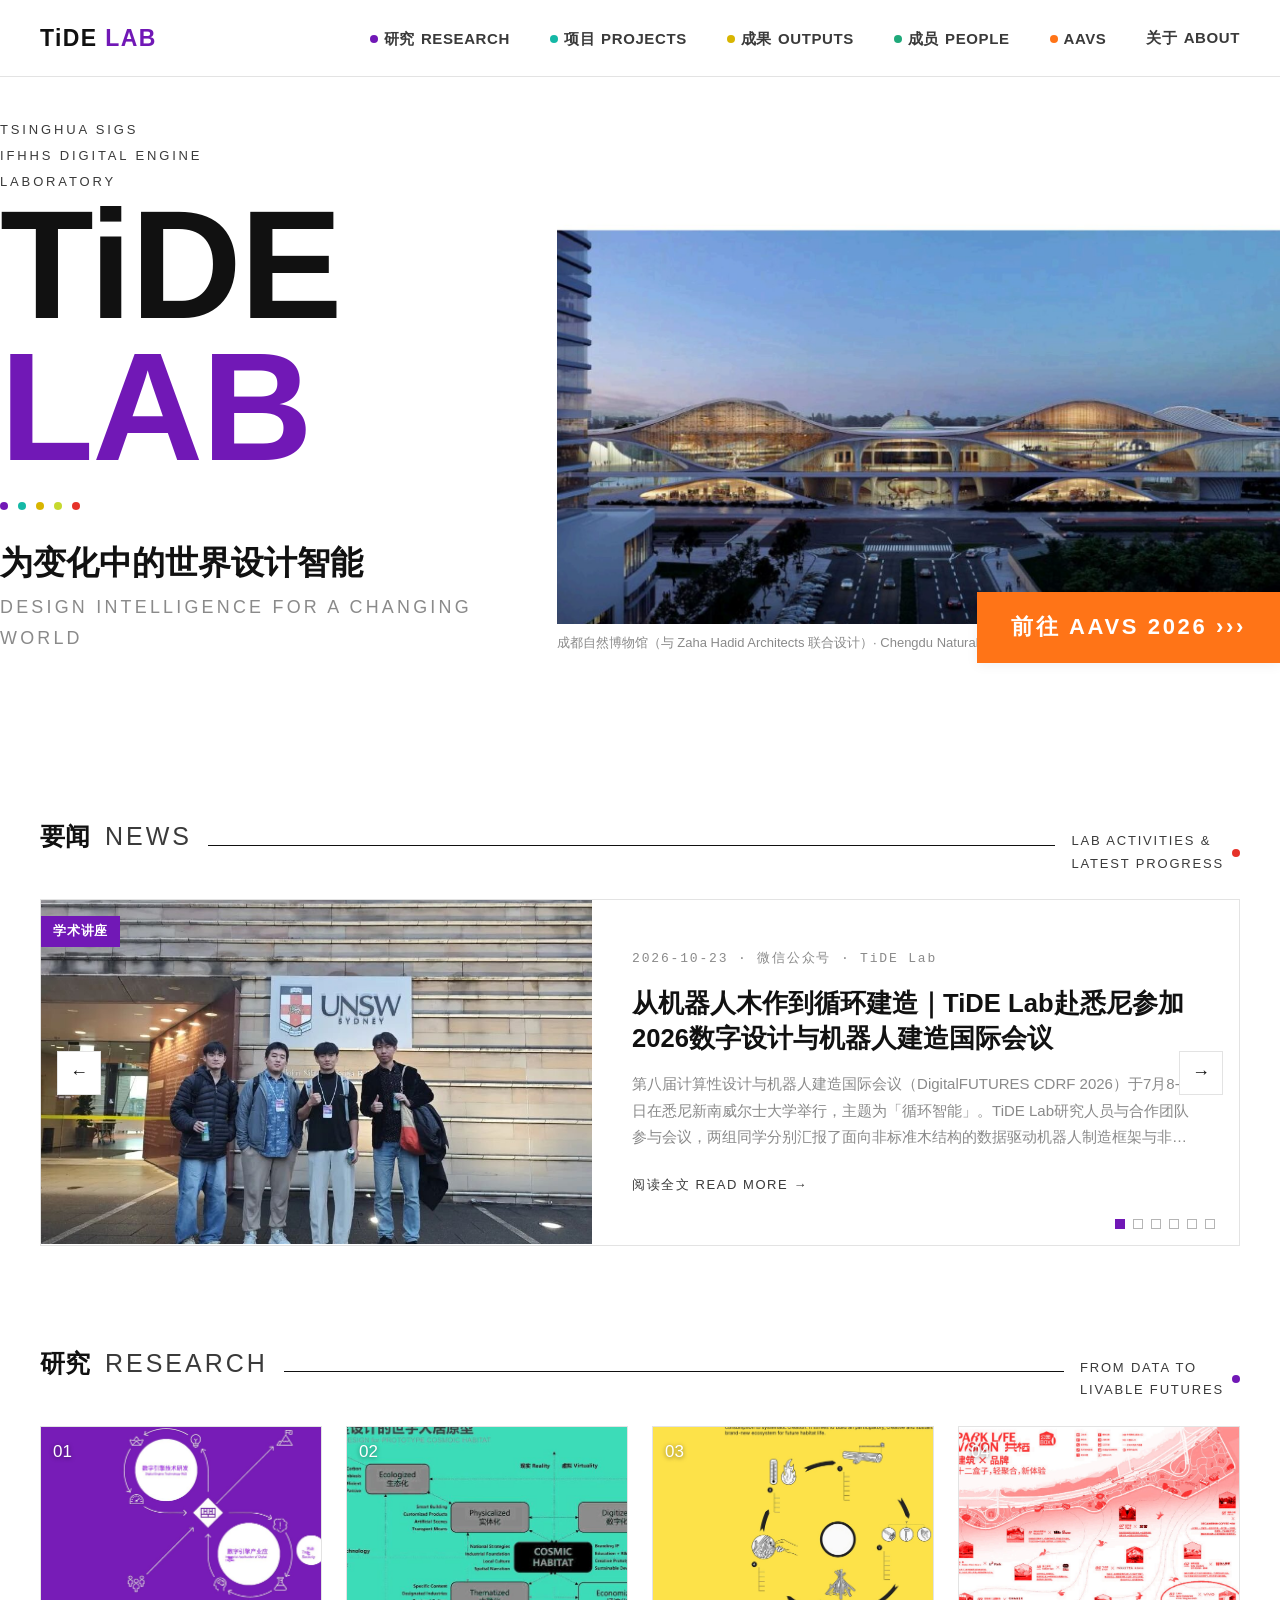
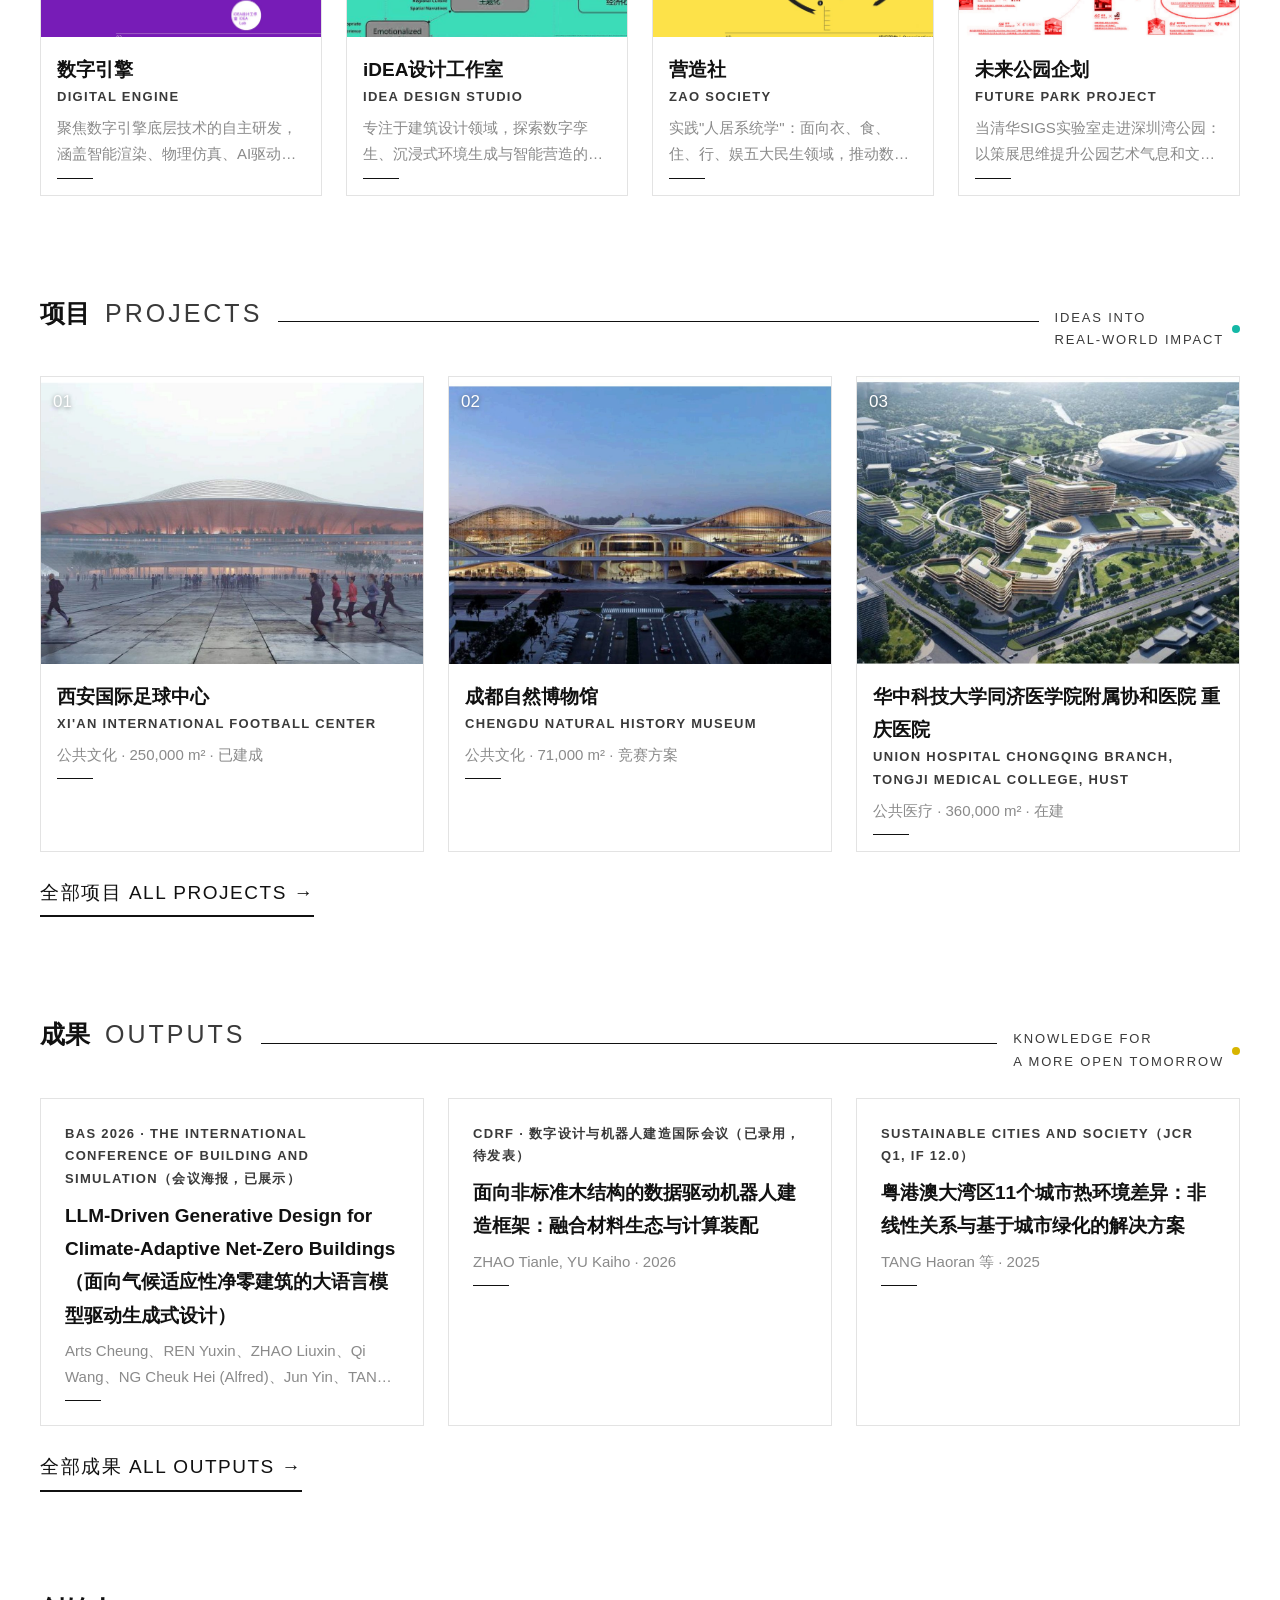
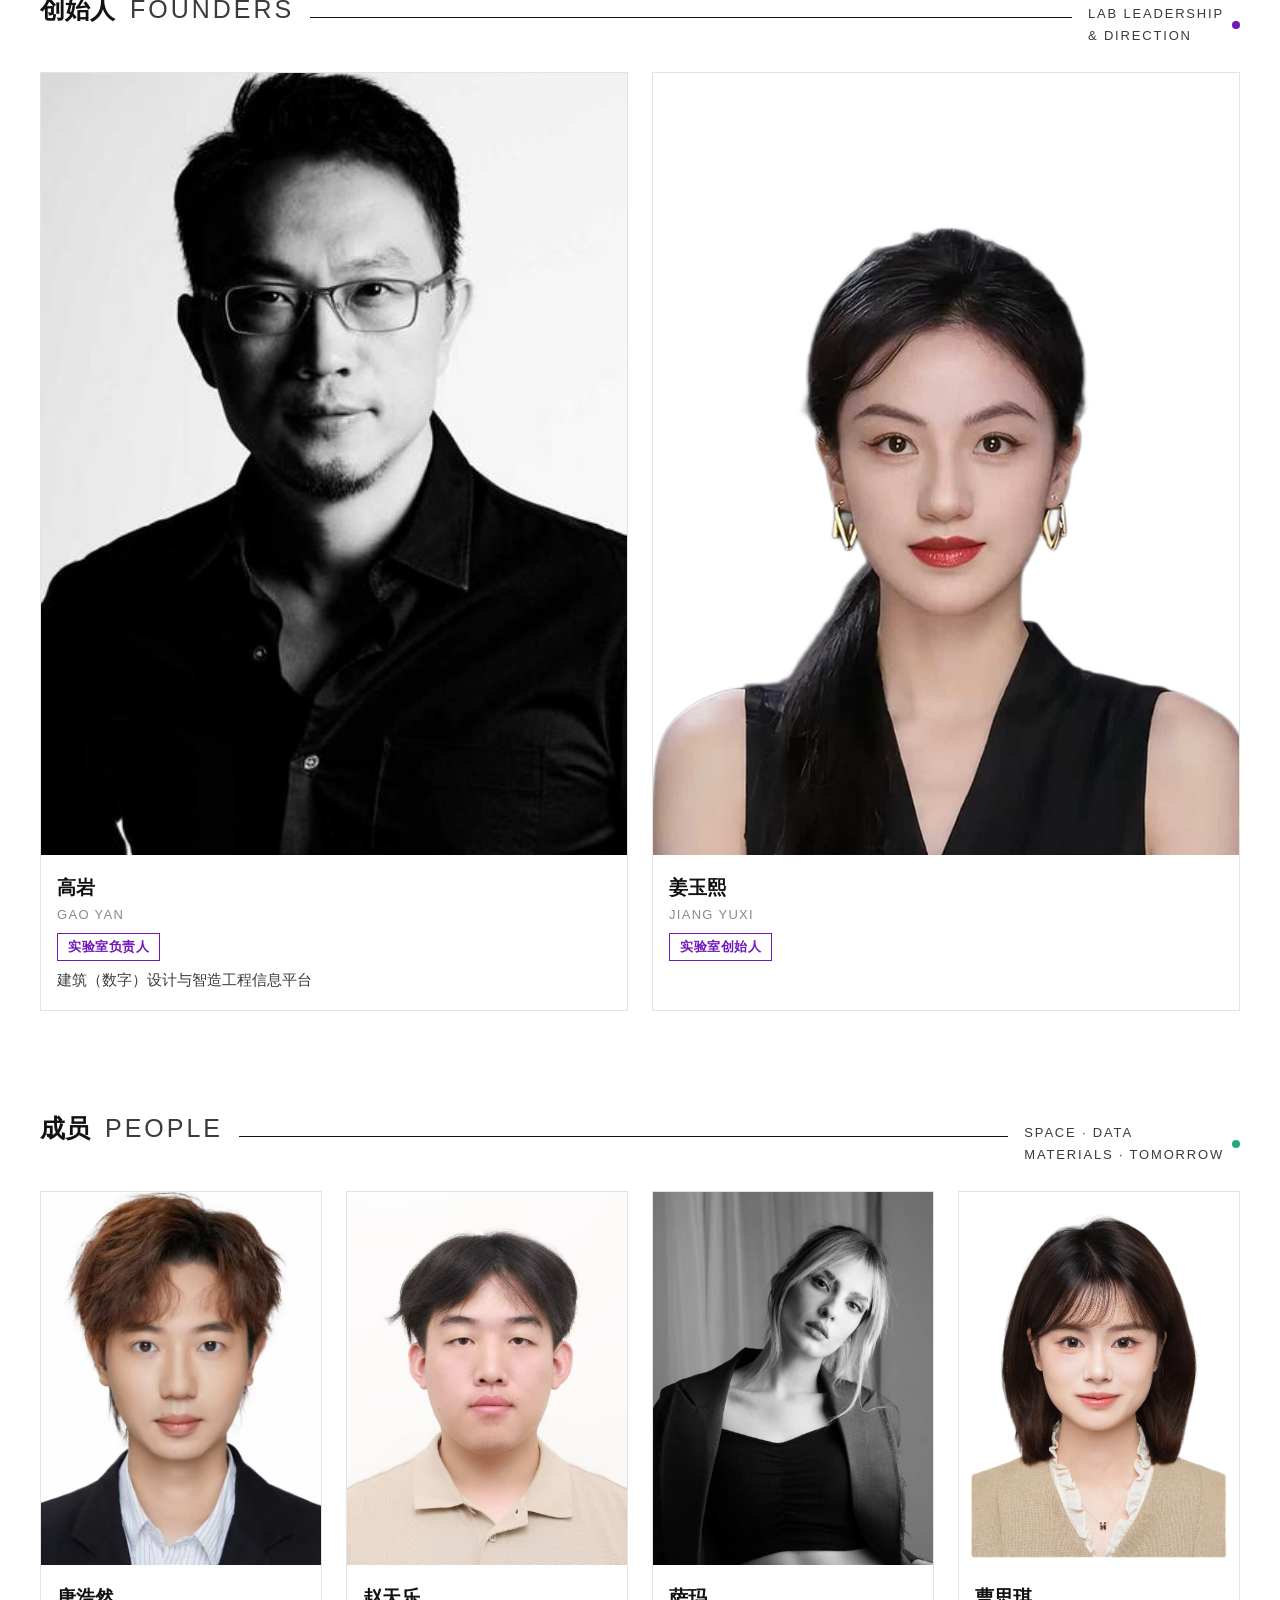
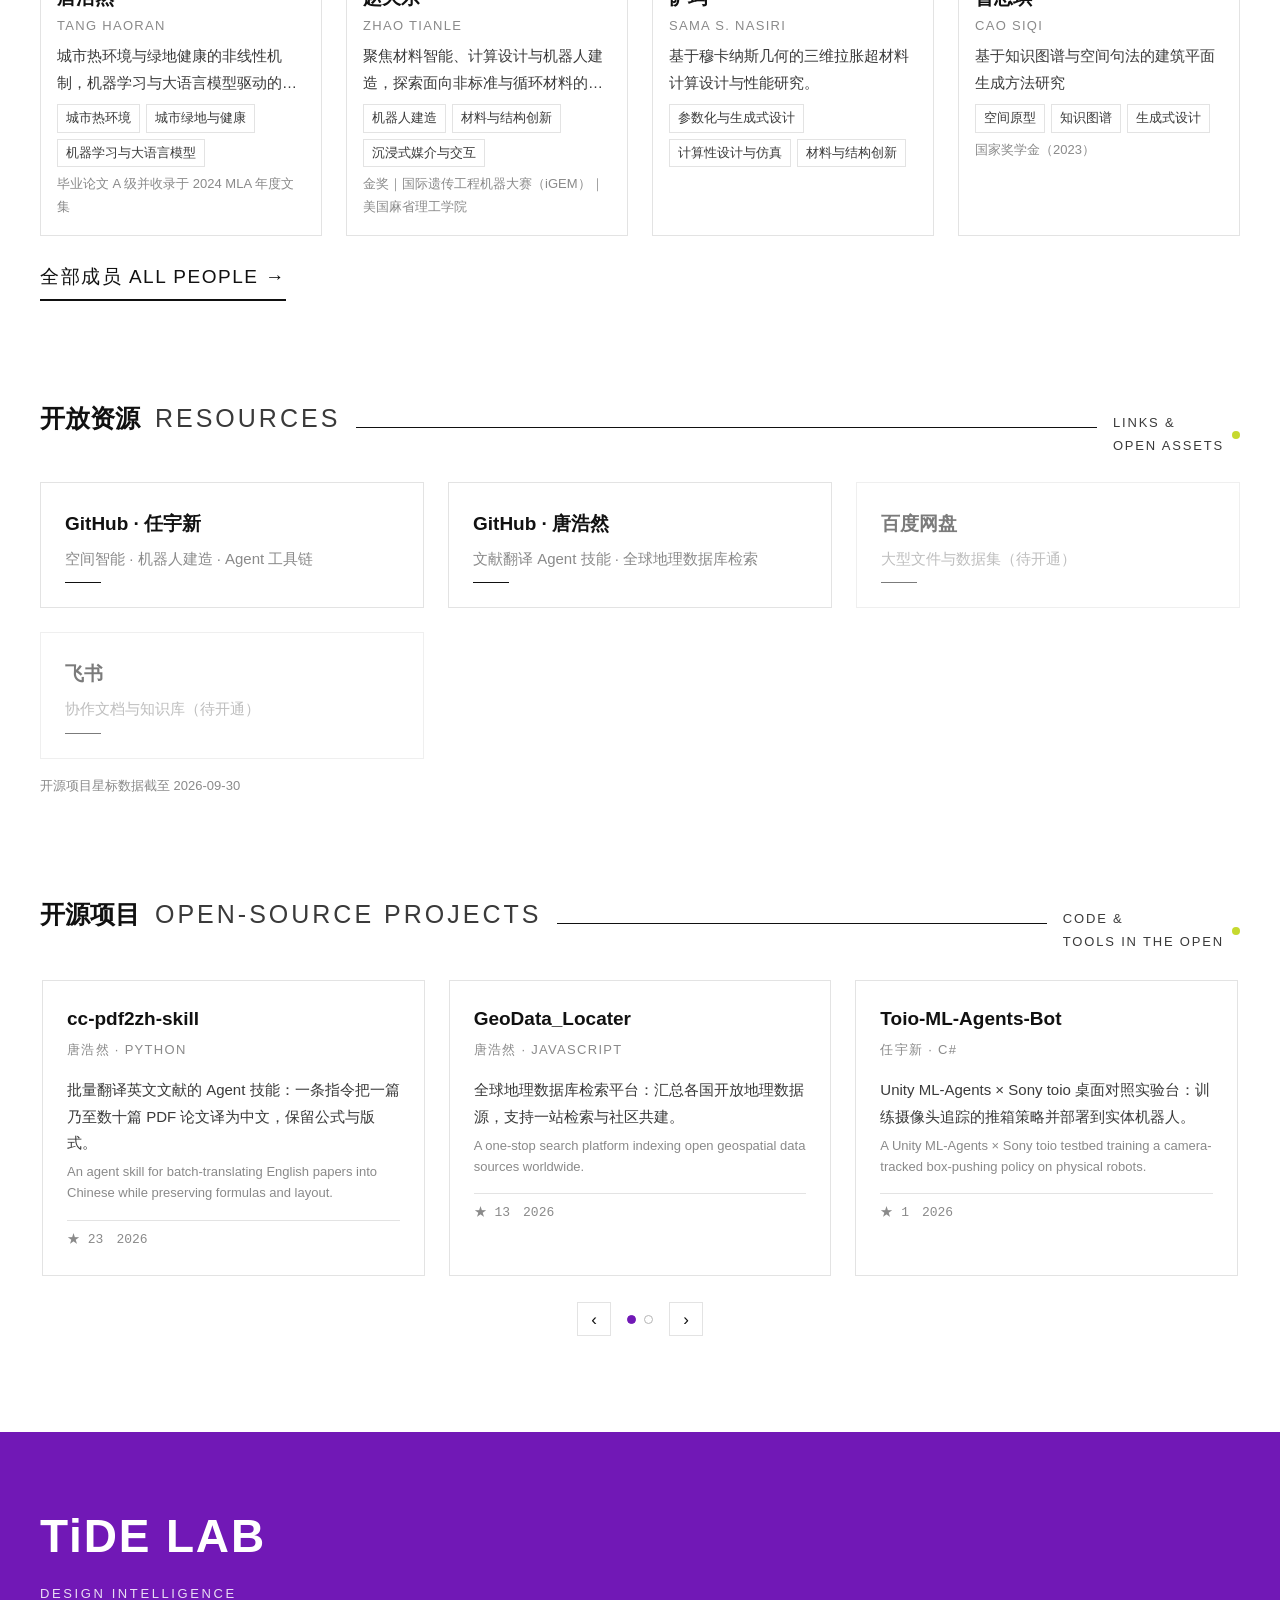
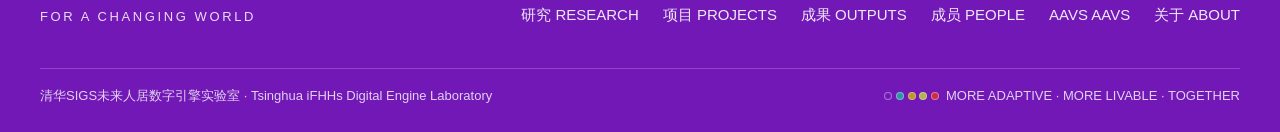
==== index.html @ a8fdfed6 "TiDE Lab website 20261026d: member surname sorting, 3 WeChat news items (10AFEST / Tibet fieldwork /" ====
<!DOCTYPE html>
<html lang="zh-CN">
<head>
<meta charset="UTF-8">
<meta name="viewport" content="width=device-width, initial-scale=1.0">
<title>TiDE Lab · 清华SIGS未来人居数字引擎实验室</title>
<link rel="stylesheet" href="assets/css/tokens.css?v=20261026d">
<link rel="stylesheet" href="assets/css/base.css?v=20261026d">
<link rel="stylesheet" href="assets/css/news-carousel.css?v=20261026d">
<style>
/* 首页特有：放大版 AAVS 跳转按钮（TiDE Lab → AAVS 双向强入口） */
.hero-more {
  font-size: 22px !important; letter-spacing: .12em;
  background: var(--tide-orange); color: var(--bg) !important;
  padding: 16px 34px; font-weight: 900;
  box-shadow: var(--shadow);
}
.hero-more:hover { background: var(--tide-purple); color: var(--bg) !important; }
.leader-badge {
  display: inline-block; font-size: var(--fs-tiny); font-weight: 700;
  color: var(--tide-purple); border: 1px solid var(--tide-purple);
  padding: 2px 10px; margin-top: 6px; letter-spacing: .04em;
}
/* 创始人栏为半幅大卡：资料未补全时，占位字放大，避免出现大片空白像「坏图」 */
#founders-grid .photo-empty { font-size: 88px; color: var(--gray-2); }
#founders-grid .person .focus { font-size: var(--fs-small); }
/* 要闻轮播样式：assets/css/news-carousel.css（与 AAVS 副站共用） */

/* ===== 首页开源项目轮播（页面级，op- 前缀，仅用令牌，无渐变/圆角/特效） ===== */
.op-note { margin-top: var(--sp-2); font-size: var(--fs-tiny); color: var(--gray); }
.op-carousel { position: relative; }
.op-viewport { overflow: hidden; }
.op-track { display: flex; flex-wrap: nowrap; transition: transform .5s ease; will-change: transform; }
.op-page { flex: 0 0 100%; min-width: 100%; display: grid; gap: var(--sp-3); padding: 2px; }
.op-page.n3 { grid-template-columns: repeat(3, minmax(0, 1fr)); }
.op-page.n2 { grid-template-columns: repeat(2, minmax(0, 1fr)); }
.op-page.n1 { grid-template-columns: minmax(0, 1fr); }

.op-card {
  display: block; border: 1px solid var(--line); background: var(--bg);
  padding: var(--sp-3); transition: border-color .2s, box-shadow .2s;
}
.op-card:hover { border-color: var(--tide-purple); box-shadow: var(--shadow); }
.op-card .op-title { font-weight: 900; font-size: var(--fs-h3); line-height: 1.45; word-break: break-word; }
.op-card .op-sub {
  font-family: var(--font-en); font-size: var(--fs-tiny); letter-spacing: .1em;
  text-transform: uppercase; color: var(--gray); margin-top: 6px;
}
.op-card .op-desc { font-size: var(--fs-small); color: var(--ink-2); margin-top: var(--sp-2); }
.op-card .op-desc-en { font-size: var(--fs-tiny); color: var(--gray); margin-top: 6px; line-height: 1.6; }
.op-card .op-meta {
  margin-top: var(--sp-2); padding-top: var(--sp-1); border-top: 1px solid var(--line);
  display: flex; align-items: center; gap: var(--sp-2);
  font-family: var(--font-mono); font-size: var(--fs-tiny); color: var(--gray);
}

.op-ctrl { display: flex; align-items: center; justify-content: center; gap: var(--sp-2); margin-top: var(--sp-3); }
.op-arrow {
  width: 34px; height: 34px; padding: 0; border: 1px solid var(--line); background: var(--bg);
  color: var(--ink); cursor: pointer; font-family: var(--font-en); font-size: var(--fs-body);
  line-height: 1; display: flex; align-items: center; justify-content: center;
}
.op-arrow:hover { border-color: var(--tide-purple); color: var(--tide-purple); }
.op-dots { display: flex; align-items: center; gap: var(--sp-1); }
.op-dot {
  width: 9px; height: 9px; padding: 0; border: 1px solid var(--gray-2);
  background: var(--bg); border-radius: 50%; cursor: pointer;
}
.op-dot.on { background: var(--tide-purple); border-color: var(--tide-purple); }
</style>
</head>
<body data-page="home">
<div id="tide-nav"></div>

<!-- ===== 英雄区：巨型字 + Mission + 主图（参考 01-tide-homepage.png） ===== -->
<header class="hero wrap-wide">
  <div class="hero-grid">
    <div>
      <div class="hero-side-note">Tsinghua SIGS<br/>iFHHs Digital Engine<br/>Laboratory</div>
      <div class="mega">TiDE<br/><span class="accent">LAB</span></div>
      <div class="hero-dots">
        <span class="dot purple"></span><span class="dot teal"></span><span class="dot yellow"></span><span class="dot lime"></span><span class="dot red"></span>
      </div>
      <div class="hero-mission">
        <h1 id="mission-zh"></h1>
        <div class="en" id="mission-en"></div>
      </div>
    </div>
    <div class="hero-figure">
      <figure>
        <span id="hero-img"></span>
        <figcaption id="hero-cap"></figcaption>
      </figure>
      <a class="hero-more" href="aavs.html" id="hero-aavs"></a>
    </div>
  </div>
</header>

<main class="wrap">

  <!-- ===== 要闻（自动轮播） ===== -->
  <section id="news">
    <div id="sec-news-head"></div>
    <div id="news-carousel-root"></div>
  </section>

  <!-- ===== 研究方向 ===== -->
  <div id="sec-research-head"></div>
  <div class="grid c4" id="research-grid"></div>

  <!-- ===== 项目 ===== -->
  <div id="sec-projects-head"></div>
  <div class="grid c3" id="projects-grid"></div>
  <div style="margin-top:var(--sp-3)"><a class="biglink" href="projects.html">全部项目 ALL PROJECTS &rarr;</a></div>

  <!-- ===== 成果 ===== -->
  <div id="sec-outputs-head"></div>
  <div class="grid c3" id="outputs-grid"></div>
  <div style="margin-top:var(--sp-3)"><a class="biglink" href="outputs.html">全部成果 ALL OUTPUTS &rarr;</a></div>

  <!-- ===== 创始人（两位负责人单拎出来，独立一栏） ===== -->
  <div id="sec-founders-head"></div>
  <div class="grid c2" id="founders-grid"></div>

  <!-- ===== 成员 ===== -->
  <div id="sec-people-head"></div>
  <div class="grid c4" id="people-grid"></div>
  <div style="margin-top:var(--sp-3)"><a class="biglink" href="people.html">全部成员 ALL PEOPLE &rarr;</a></div>

  <!-- ===== 资源外链区 ===== -->
  <div id="sec-resources-head"></div>
  <div class="grid c3" id="resources-grid"></div>
  <div class="op-note" id="resources-note"></div>

  <!-- ===== 开源项目（分页自动轮播） ===== -->
  <div id="sec-open-projects-head"></div>
  <div id="open-projects-root"></div>

</main>

<div id="tide-footer"></div>

<script src="data/site.js?v=20261026d"></script>
<script src="data/news.js?v=20261026d"></script>
<script src="data/research.js?v=20261026d"></script>
<script src="data/projects.js?v=20261026d"></script>
<script src="data/members.js?v=20261026d"></script>
<script src="data/outputs.js?v=20261026d"></script>
<script src="assets/js/ui.js?v=20261026d"></script>
<script src="assets/js/news-carousel.js?v=20261026d"></script>
<script>
(function () {
  var U = TIDE_UI, S = TIDE_SITE;

  /* 英雄区 */
  document.getElementById("mission-zh").textContent = S.missionZh;
  document.getElementById("mission-en").textContent = S.missionEn;
  document.getElementById("hero-img").innerHTML = U.img(S.heroImage, S.labNameZh);
  document.getElementById("hero-cap").textContent = S.heroImageCaption;
  document.getElementById("hero-aavs").textContent = "前往 AAVS 2026 ›››";

  /* 要闻（自动轮播：自动播放 · 无缝循环 · 悬停暂停 · 触摸滑动） */
  document.getElementById("sec-news-head").innerHTML =
    U.secHead("要闻", "NEWS", "Lab Activities &amp;<br/>Latest Progress", "red");
  TIDE_NEWS_CAROUSEL.mount(
    document.getElementById("news-carousel-root"),
    (window.TIDE_NEWS || []).filter(function (n) { return !n.sites || n.sites.indexOf("main") >= 0; })
      .sort(function (a, b) { return a.date < b.date ? 1 : -1; }),
    U, {}
  );

  /* 研究方向（四大板块） */
  document.getElementById("sec-research-head").innerHTML =
    U.secHead("研究", "RESEARCH", "From Data to<br/>Livable Futures", "purple");
  document.getElementById("research-grid").innerHTML = TIDE_RESEARCH.map(function (r) {
    return '<a class="card" href="research.html#' + r.key + '">' +
      '<div class="thumb"><span class="num">' + r.num + '</span>' + U.img(r.image, r.zh) + '</div>' +
      '<div class="body"><div class="title">' + r.zh + '</div>' +
      '<div class="title-en">' + r.en + '</div>' +
      '<div class="desc">' + r.summaryZh + '</div><div class="under"></div></div></a>';
  }).join("");

  /* 项目（取前3个） */
  document.getElementById("sec-projects-head").innerHTML =
    U.secHead("项目", "PROJECTS", "Ideas into<br/>Real-World Impact", "teal");
  document.getElementById("projects-grid").innerHTML =
    TIDE_PROJECTS.slice(0, 3).map(U.projectCard).join("");

  /* 成果（最新论文3条 + 链接） */
  document.getElementById("sec-outputs-head").innerHTML =
    U.secHead("成果", "OUTPUTS", "Knowledge for<br/>a More Open Tomorrow", "yellow");
  var pubs = TIDE_PUBLICATIONS.slice().sort(function (a, b) { return b.year - a.year; }).slice(0, 3);
  document.getElementById("outputs-grid").innerHTML = pubs.map(function (p) {
    return '<a class="card" href="outputs.html"><div class="body" style="padding:var(--sp-3)">' +
      '<div class="title-en">' + p.venue + '</div>' +
      '<div class="title" style="margin-top:8px">' + p.title + '</div>' +
      '<div class="desc">' + p.authors + ' · ' + p.year + '</div>' +
      '<div class="under"></div></div></a>';
  }).join("");

  /* 创始人（两位负责人单拎出来，独立成栏，位于「成果」与「成员」之间） */
  var leaders = window.TIDE_LEADERS || [TIDE_ADVISOR];
  function leaderCard(L) {
    var photo = L.photo ? '<div class="photo">' + U.img(L.photo, L.nameZh) + '</div>'
      : '<div class="photo"><div class="photo-empty">' + (L.nameZh || "TiDE").charAt(0) + '</div></div>';
    return '<a class="person" href="people.html#advisor">' + photo +
      '<div class="body"><div class="name">' + L.nameZh + '</div>' +
      '<div class="name-en">' + (L.nameEn || '') + '</div>' +
      '<span class="leader-badge">' + (L.roleLabelZh || '导师 PI') + '</span>' +
      (L.focusZh ? '<div class="focus">' + L.focusZh + '</div>' : '') +
      '</div></a>';
  }
  document.getElementById("sec-founders-head").innerHTML =
    U.secHead("创始人", "FOUNDERS", "Lab Leadership<br/>&amp; Direction", "purple");
  document.getElementById("founders-grid").innerHTML = leaders.map(leaderCard).join("");

  /* 成员（不含负责人；编外合作不进入首页精选；优先展示有研究方向的成员，补齐 4 张） */
  document.getElementById("sec-people-head").innerHTML =
    U.secHead("成员", "PEOPLE", "Space · Data<br/>Materials · Tomorrow", "green");
  var want = 4;
  var featuredIds = ["tang-haoran", "zhao-tianle"];
  var featured = featuredIds.map(function (id) {
    return TIDE_MEMBERS.filter(function (m) { return m.id === id; })[0];
  }).filter(Boolean);
  if (featured.length < want) {
    var pool = TIDE_MEMBERS.filter(function (m) {
      return m.photo && m.group !== "collaborator" && featuredIds.indexOf(m.id) < 0;
    });
    /* 有研究方向的排前面，避免首页出现「简介待补充」的空卡 */
    pool.sort(function (a, b) { return (b.focusZh ? 1 : 0) - (a.focusZh ? 1 : 0); });
    featured = featured.concat(pool.slice(0, want - featured.length));
  }
  document.getElementById("people-grid").innerHTML = featured.map(U.personCard).join("");

  /* 资源外链区 */
  document.getElementById("sec-resources-head").innerHTML =
    U.secHead("开放资源", "RESOURCES", "Links &amp;<br/>Open Assets", "lime");
  document.getElementById("resources-grid").innerHTML = S.resources.map(function (r) {
    var inner = '<div class="body" style="padding:var(--sp-3)"><div class="title">' + r.name + '</div>' +
      '<div class="desc">' + r.note + '</div><div class="under"></div></div>';
    return r.url
      ? '<a class="card" href="' + r.url + '" target="_blank" rel="noopener">' + inner + '</a>'
      : '<div class="card" style="opacity:.55" title="链接待补充">' + inner + '</div>';
  }).join("");

  /* 资源区脚注：星标快照日期（数据驱动，不写死） */
  var asOf = S.openProjectsAsOf || "";
  document.getElementById("resources-note").textContent =
    asOf ? "开源项目星标数据截至 " + asOf : "";
})();

/* ===== 开源项目：分页自动轮播（页面级原生实现，不改动 news-carousel） ===== */
(function () {
  var U = TIDE_UI, S = TIDE_SITE || {};
  var head = document.getElementById("sec-open-projects-head");
  var root = document.getElementById("open-projects-root");
  if (!head || !root) return;

  head.innerHTML = U.secHead("开源项目", "OPEN-SOURCE PROJECTS", "Code &amp;<br/>Tools in the Open", "lime");

  var list = (S.openProjects || []).slice();
  if (!list.length) { root.innerHTML = U.placeholder("开源项目整理中"); return; }

  var AUTO_MS = 6500;   /* 自动播放间隔 */
  var TRANS_MS = 500;   /* 与 CSS .op-track transition 时长一致 */
  var SWIPE_MIN = 60;   /* 触摸滑动最小阈值(px) */
  var SWIPE_RATIO = 0.12; /* 触摸滑动阈值 = 视口宽度 * 该比例 */

  var perPage = 0, pages = 0, index = 0, gen = 0;
  var timer = null, paused = false, animating = false, current = null;

  /* 每页卡片数：≥1080 → 3；≥640 → 2；<640 → 1（与 base.css 断点一致） */
  function perPageFor(w) { return w >= 1080 ? 3 : (w >= 640 ? 2 : 1); }

  function esc(s) {
    return String(s == null ? "" : s)
      .replace(/&/g, "&amp;").replace(/</g, "&lt;").replace(/>/g, "&gt;")
      .replace(/"/g, "&quot;");
  }

  function cardHtml(p) {
    var sub = esc(p.author || "") + (p.lang ? " · " + esc(p.lang) : "");
    var meta = "★ " + esc(p.stars == null ? 0 : p.stars) + (p.year ? "　" + esc(p.year) : "");
    return '<a class="op-card"' + (p.url ? ' href="' + esc(p.url) + '" target="_blank" rel="noopener"' : "") + '>' +
      '<div class="op-title">' + esc(p.name) + '</div>' +
      '<div class="op-sub">' + sub + '</div>' +
      '<div class="op-desc">' + esc(p.descZh) + '</div>' +
      (p.descEn ? '<div class="op-desc-en en">' + esc(p.descEn) + '</div>' : "") +
      '<div class="op-meta">' + meta + '</div>' +
      '</a>';
  }

  function chunk(arr, n) {
    var out = [], i;
    for (i = 0; i < arr.length; i += n) out.push(arr.slice(i, i + n));
    return out;
  }

  /* 整页位移：translateX 百分比（-i * 100%），animate=false 时静默落位 */
  function setTransform(i, animate) {
    if (!current) return;
    var track = current.track;
    if (animate === false) {
      track.style.transition = "none";
      track.style.transform = "translateX(" + (-i * 100) + "%)";
      void track.offsetWidth; /* 强制提交，使下一步动画从新位置开始 */
      track.style.transition = "";
    } else {
      track.style.transition = "";
      track.style.transform = "translateX(" + (-i * 100) + "%)";
    }
  }

  function syncDots() {
    if (!current || !current.dots) return;
    var cur = ((index % pages) + pages) % pages, ds = current.dots.children, k;
    for (k = 0; k < ds.length; k++) {
      ds[k].classList[k === cur ? "add" : "remove"]("on");
      ds[k].setAttribute("aria-current", k === cur ? "true" : "false");
    }
  }

  function stopAuto() { if (timer) { window.clearInterval(timer); timer = null; } }
  function startAuto() {
    stopAuto();
    if (paused || pages <= 1) return;
    timer = window.setInterval(next, AUTO_MS);
  }
  function pause() { paused = true; stopAuto(); }
  function resume() { paused = false; startAuto(); }

  /* 释放动画锁（带代际校验，避免重建后旧回调误触发） */
  function release(g) {
    window.setTimeout(function () { if (g === gen) animating = false; }, TRANS_MS + 40);
  }

  function next() {
    if (pages <= 1 || animating) return;
    var g = gen;
    animating = true;
    index = index + 1;
    setTransform(index, true);
    syncDots();
    if (index >= pages) {
      /* 已滑到末尾克隆页（内容与第 1 页一致）→ 静默回跳，视觉无跳变 */
      window.setTimeout(function () {
        if (g !== gen) return;
        setTransform(0, false);
        index = 0;
        syncDots();
        animating = false;
      }, TRANS_MS + 20);
    } else {
      release(g);
    }
  }

  function prev() {
    if (pages <= 1 || animating) return;
    var g = gen;
    if (index === 0) {
      /* 先静默落到末尾克隆位（与第 1 页同画面），再向左滑出上一页 */
      setTransform(pages, false);
      index = pages;
    }
    animating = true;
    index = index - 1;
    setTransform(index, true);
    syncDots();
    release(g);
  }

  function goTo(i) {
    if (pages <= 1 || animating) return;
    var cur = ((index % pages) + pages) % pages;
    if (i === cur) return;
    animating = true;
    index = i;
    setTransform(index, true);
    syncDots();
    release(gen);
  }

  function onTouchStart(e) {
    if (!e.touches || e.touches.length !== 1) return;
    current.sx = e.touches[0].clientX;
    current.sy = e.touches[0].clientY;
    current.dx = 0;
  }
  function onTouchMove(e) {
    if (!e.touches || e.touches.length !== 1 || current.sx == null) return;
    current.dx = e.touches[0].clientX - current.sx;
    current.dy = e.touches[0].clientY - current.sy;
  }
  function onTouchEnd() {
    if (current.sx == null) return;
    var dx = current.dx || 0, dy = current.dy || 0;
    current.sx = null;
    if (Math.abs(dx) < Math.abs(dy)) return; /* 纵向滚动不拦截 */
    var threshold = Math.max(SWIPE_MIN, window.innerWidth * SWIPE_RATIO);
    if (dx <= -threshold) next();
    else if (dx >= threshold) prev();
  }

  /* 悬停 / 焦点 / 标签页可见性 暂停与恢复 */
  function bindCarousel(c) {
    c.on("mouseenter", pause);
    c.on("mouseleave", resume);
    c.on("focusin", pause);
    c.on("focusout", function (e) {
      try {
        if (!c.el.contains(e.relatedTarget)) resume();
      } catch (err) { resume(); }
    });
    c.viewport.addEventListener("touchstart", onTouchStart, { passive: true });
    c.viewport.addEventListener("touchmove", onTouchMove, { passive: true });
    c.viewport.addEventListener("touchend", onTouchEnd, { passive: true });
  }

  /* 重建：按窗口宽度重算每页数量与页数，回到第 1 页 */
  function build() {
    gen++;
    stopAuto();
    animating = false;
    index = 0;
    perPage = perPageFor(window.innerWidth);
    var groups = chunk(list, perPage);
    pages = groups.length;

    var multi = pages > 1;
    var pagesHtml = groups.map(function (g) {
      return '<div class="op-page n' + perPage + '">' + g.map(cardHtml).join("") + '</div>';
    }).join("");
    if (multi) {
      /* 末尾追加第 1 页克隆，实现向前无缝循环 */
      pagesHtml += '<div class="op-page n' + perPage + '" aria-hidden="true">' + groups[0].map(cardHtml).join("") + '</div>';
    }

    var ctrl = multi
      ? '<div class="op-ctrl">' +
        '<button type="button" class="op-arrow prev" aria-label="上一页">‹</button>' +
        '<div class="op-dots" role="group" aria-label="开源项目分页"></div>' +
        '<button type="button" class="op-arrow next" aria-label="下一页">›</button>' +
        '</div>'
      : "";

    root.innerHTML =
      '<div class="op-carousel" role="group" aria-roledescription="carousel" aria-label="开源项目">' +
      '<div class="op-viewport"><div class="op-track">' + pagesHtml + '</div></div>' + ctrl +
      '</div>';

    var el = root.firstChild;
    var track = el.querySelector(".op-track");
    var viewport = el.querySelector(".op-viewport");
    var dots = el.querySelector(".op-dots");
    var c = {
      el: el, track: track, viewport: viewport, dots: dots, sx: null, dx: 0, dy: 0,
      on: function (type, fn) { el.addEventListener(type, fn); }
    };
    current = c;

    if (multi) {
      var i;
      for (i = 0; i < pages; i++) {
        var b = document.createElement("button");
        b.type = "button";
        b.className = "op-dot";
        b.setAttribute("aria-label", "第 " + (i + 1) + " 页");
        b.addEventListener("click", (function (k) {
          return function () { goTo(k); };
        })(i));
        dots.appendChild(b);
      }
      var prevBtn = el.querySelector(".op-arrow.prev");
      var nextBtn = el.querySelector(".op-arrow.next");
      prevBtn.addEventListener("click", prev);
      nextBtn.addEventListener("click", next);
      c.el.addEventListener("keydown", function (e) {
        if (e.key === "ArrowLeft") prev();
        else if (e.key === "ArrowRight") next();
      });
    }

    bindCarousel(c);
    setTransform(0, false);
    syncDots();
    if (!document.hidden) startAuto();
  }

  /* 可见性变化 */
  document.addEventListener("visibilitychange", function () {
    if (document.hidden) stopAuto();
    else if (!paused) startAuto();
  });

  /* 窗口尺寸变化：150ms 防抖，断点对应的每页数量变化时重建 */
  var rTimer = null;
  window.addEventListener("resize", function () {
    if (rTimer) window.clearTimeout(rTimer);
    rTimer = window.setTimeout(function () {
      if (perPageFor(window.innerWidth) !== perPage) build();
    }, 150);
  });

  build();
})();
</script>
</body>
</html>
---- assets/css/tokens.css ----
/* TiDE Lab 设计令牌 —— 全站唯一色板/字号/间距来源
 * 品牌裁决（团队PRD C-10）：TiDE 紫 + 章节五色点；克制原则：禁渐变/霓虹/粒子特效。
 * 修改颜色只允许改这里，页面与组件一律使用 var(--*)。
 */
:root {
  /* 品牌色 */
  --tide-purple: #7118B6;
  --tide-purple-dark: #4E0E84;
  --tide-teal: #14B8A6;
  --tide-yellow: #D8B500;
  --tide-lime: #C6D92E;
  --tide-orange: #FF7417;   /* AAVS 品牌橙 */
  --tide-red: #E63229;      /* 未来公园章节红 */
  --tide-green: #1FA97A;    /* iDEA 章节绿 */

  /* 中性色 */
  --ink: #111111;
  --ink-2: #3a3a3a;
  --gray: #8a8a8a;
  --gray-2: #b5b5b5;
  --line: #e3e3e3;
  --bg: #ffffff;
  --bg-soft: #f6f6f6;
  --bg-dark: #141414;

  /* 字号阶（2026-09-18 全站上调一至两号，层级比例不变） */
  --fs-hero: clamp(74px, 12vw, 188px);
  --fs-h1: clamp(42px, 5.5vw, 74px);
  --fs-h2: 25px;
  --fs-h3: 19px;
  --fs-body: 17px;
  --fs-small: 15px;
  --fs-tiny: 13px;

  /* 间距阶 */
  --sp-1: 8px;
  --sp-2: 16px;
  --sp-3: 24px;
  --sp-4: 40px;
  --sp-5: 64px;
  --sp-6: 96px;

  /* 布局 */
  --maxw: 1280px;
  --rail-w: 88px;           /* 详情页左侧竖排 TiDE LAB 栏宽 */
  --radius: 0px;            /* 克制原则：直角 */
  --shadow: 0 2px 12px rgba(0,0,0,.06);

  /* 字体（离线可用，不用网络字体） */
  --font-en: "Arial Black", "Helvetica Neue", Arial, sans-serif;
  --font-zh: "Microsoft YaHei", "PingFang SC", "Source Han Sans SC", sans-serif;
  --font-mono: "Consolas", "Courier New", monospace;
}
---- assets/css/base.css ----
/* TiDE Lab 基础样式与组件库 —— 冻结共享层
 * 所有页面共用。新增组件只允许追加，不允许修改既有类名。
 * 设计基准：网站UI参考_by陈诗霖/01-tide-homepage.png、02-tide-project-detail.png
 */

* { margin: 0; padding: 0; box-sizing: border-box; }
html { scroll-behavior: smooth; }
body {
  font-family: var(--font-zh);
  font-size: var(--fs-body);
  color: var(--ink);
  background: var(--bg);
  line-height: 1.75;
  -webkit-font-smoothing: antialiased;
}
img { display: block; max-width: 100%; }
a { color: inherit; text-decoration: none; }
.en { font-family: "Helvetica Neue", Arial, sans-serif; }

.wrap { max-width: var(--maxw); margin: 0 auto; padding: 0 var(--sp-4); }
.wrap-wide { max-width: 1560px; margin: 0 auto; padding: 0 var(--sp-3); }

/* ===== 顶部导航（参考图首页顶栏） ===== */
.topnav {
  display: flex; align-items: center; justify-content: space-between;
  padding: 18px var(--sp-4);
  max-width: 1560px; margin: 0 auto;
  border-bottom: 1px solid var(--line);
  position: sticky; top: 0; background: var(--bg); z-index: 100;
}
.topnav .brand { font-family: var(--font-en); font-weight: 900; font-size: 23px; letter-spacing: .06em; }
.topnav .brand em { font-style: normal; color: var(--tide-purple); }
.topnav ul { display: flex; gap: var(--sp-4); list-style: none; align-items: center; }
.topnav ul a {
  font-size: var(--fs-small); font-weight: 700; letter-spacing: .04em;
  display: inline-flex; align-items: center; gap: 6px; color: var(--ink-2);
}
.topnav ul a:hover, .topnav ul a.active { color: var(--ink); }
.topnav ul a.active { box-shadow: inset 0 -2px 0 var(--tide-purple); }
.dot { width: 8px; height: 8px; border-radius: 50%; display: inline-block; flex: none; }
.dot.purple { background: var(--tide-purple); } .dot.teal { background: var(--tide-teal); }
.dot.yellow { background: var(--tide-yellow); } .dot.lime { background: var(--tide-lime); }
.dot.orange { background: var(--tide-orange); } .dot.red { background: var(--tide-red); }
.dot.green { background: var(--tide-green); }
.topnav .menu-btn { display: none; }

/* ===== 巨型标题字（TiDE LAB） ===== */
.mega {
  font-family: var(--font-en); font-weight: 900;
  font-size: var(--fs-hero); line-height: .92; letter-spacing: -.01em;
  color: var(--ink);
}
.mega .accent { color: var(--tide-purple); }

/* ===== 章节标题（研究 RESEARCH ———— tagline●） ===== */
.sec-head {
  display: flex; align-items: baseline; gap: var(--sp-2);
  margin: var(--sp-6) 0 var(--sp-3);
}
.sec-head h2 { font-size: var(--fs-h2); font-weight: 900; white-space: nowrap; }
.sec-head h2 .en { font-weight: 300; color: var(--ink-2); letter-spacing: .12em; margin-left: 8px; }
.sec-head .rule { flex: 1; height: 1px; background: var(--ink); align-self: center; }
.sec-head .tagline {
  font-size: var(--fs-tiny); color: var(--ink-2); letter-spacing: .14em;
  text-transform: uppercase; white-space: nowrap; display: inline-flex; align-items: center; gap: 8px;
}

/* ===== 卡片网格 ===== */
.grid { display: grid; gap: var(--sp-3); }
.grid.c4 { grid-template-columns: repeat(4, 1fr); }
.grid.c3 { grid-template-columns: repeat(3, 1fr); }
.grid.c2 { grid-template-columns: repeat(2, 1fr); }

.card { display: block; border: 1px solid var(--line); background: var(--bg); transition: box-shadow .2s; }
.card:hover { box-shadow: var(--shadow); }
.card .thumb { aspect-ratio: 4/3; overflow: hidden; background: var(--bg-soft); position: relative; }
.card .thumb img { width: 100%; height: 100%; object-fit: cover; transition: transform .35s; }
.card:hover .thumb img { transform: scale(1.04); }
.card .thumb .num {
  position: absolute; top: 10px; left: 12px; font-family: var(--font-en);
  font-size: 17px; color: #fff; text-shadow: 0 1px 4px rgba(0,0,0,.5);
}
.card .body { padding: var(--sp-2); }
.card .title { font-weight: 900; font-size: var(--fs-h3); }
.card .title-en {
  font-family: "Helvetica Neue", Arial, sans-serif; font-weight: 700;
  font-size: var(--fs-tiny); letter-spacing: .1em; text-transform: uppercase; color: var(--ink-2);
}
.card .desc { font-size: var(--fs-small); color: var(--gray); margin-top: 6px;
  display: -webkit-box; -webkit-line-clamp: 2; -webkit-box-orient: vertical; overflow: hidden; }
.card .under { height: 1px; background: var(--ink); width: 36px; margin-top: 10px; }

/* ===== 首页英雄区 ===== */
.hero { position: relative; padding: var(--sp-4) 0 var(--sp-5); }
.hero-grid { display: grid; grid-template-columns: minmax(0, 5fr) minmax(0, 7fr); gap: var(--sp-4); align-items: end; }
.hero-mission { margin-top: var(--sp-3); }
.hero-mission h1 { font-size: clamp(22px, 2.6vw, 34px); font-weight: 900; }
.hero-mission .en { font-size: clamp(13px, 1.4vw, 18px); color: var(--gray); letter-spacing: .18em; font-weight: 300; }
.hero-side-note {
  font-size: var(--fs-tiny); letter-spacing: .22em; color: var(--ink-2);
  text-transform: uppercase; line-height: 2;
}
.hero-figure { position: relative; }
.hero-figure img { width: 100%; aspect-ratio: 16/9; object-fit: cover; }
.hero-figure figcaption { font-size: var(--fs-tiny); color: var(--gray); margin-top: 8px; }
.hero-dots { display: flex; gap: 10px; margin-top: var(--sp-3); }
.hero-more {
  position: absolute; right: 0; bottom: -8px; font-family: var(--font-en);
  font-size: 18px; letter-spacing: .1em;
}
.hero-more:hover { color: var(--tide-purple); }

/* ===== 面包屑（参考图详情页） ===== */
.crumbs { font-size: var(--fs-small); color: var(--gray); padding: var(--sp-2) 0 0; }
.crumbs a { color: var(--ink-2); } .crumbs a:hover { color: var(--tide-purple); }
.crumbs .sep { margin: 0 8px; color: var(--gray-2); }
.crumbs .cur { color: var(--tide-purple); }

/* ===== 详情页骨架：左竖栏 + 主区 ===== */
.detail { display: grid; grid-template-columns: var(--rail-w) minmax(0, 1fr); }
.rail {
  border-right: 1px solid var(--line); position: relative; min-height: 60vh;
}
.rail .vertical {
  position: sticky; top: 90px;
  writing-mode: vertical-rl; transform: rotate(180deg);
  font-family: var(--font-en); font-weight: 900; font-size: 44px;
  color: var(--ink); opacity: .08; letter-spacing: .02em;
  margin: var(--sp-3) auto; user-select: none;
}
.detail-main { padding: 0 var(--sp-4) var(--sp-6); }

/* 详情页头：标签 + 序号 + 大标题 + 中英简介 + 元信息表 */
.detail-label {
  display: flex; justify-content: space-between; align-items: baseline;
  border-bottom: 2px solid var(--ink); padding-bottom: 8px; margin-top: var(--sp-2);
}
.detail-label .k { font-size: var(--fs-small); font-weight: 700; letter-spacing: .14em; text-transform: uppercase; }
.detail-label .i { font-family: var(--font-en); font-size: var(--fs-small); color: var(--gray); }
.detail-title { font-size: var(--fs-h1); font-weight: 900; line-height: 1.15; margin: var(--sp-3) 0 4px; }
.detail-title-en {
  font-family: "Helvetica Neue", Arial, sans-serif; font-size: clamp(15px, 2vw, 22px);
  letter-spacing: .16em; color: var(--ink-2); text-transform: uppercase; font-weight: 300;
}
.detail-lead { margin: var(--sp-3) 0; max-width: 720px; }
.detail-lead p { margin-bottom: var(--sp-2); }
.detail-lead .p-en { color: var(--gray); font-size: var(--fs-small); }

.meta-table {
  display: grid; grid-template-columns: repeat(4, 1fr); gap: var(--sp-2);
  border-top: 1px solid var(--line); border-bottom: 1px solid var(--line);
  padding: var(--sp-2) 0; margin: var(--sp-3) 0;
}
.meta-table .k { font-size: var(--fs-tiny); letter-spacing: .16em; color: var(--gray); text-transform: uppercase; }
.meta-table .v { font-weight: 700; font-size: var(--fs-small); margin-top: 4px; }
.meta-table .v .dot { margin-right: 6px; }

/* 内容分节（研究问题 RESEARCH QUESTION 风格） */
.blk { margin-top: var(--sp-5); }
.blk > h3 {
  font-size: var(--fs-h3); font-weight: 900;
  border-bottom: 1px solid var(--ink); padding-bottom: 8px; margin-bottom: var(--sp-2);
}
.blk > h3 .en { font-weight: 300; color: var(--ink-2); letter-spacing: .12em; margin-left: 8px; font-size: var(--fs-small); }
.blk .cols { display: grid; grid-template-columns: 1fr 1fr; gap: var(--sp-3); }
.blk figure { margin: var(--sp-2) 0; }
.blk figcaption { font-size: var(--fs-tiny); color: var(--gray); margin-top: 6px; }

/* 列表行（相关成果/论文等） */
.rowitem {
  display: flex; justify-content: space-between; align-items: center; gap: var(--sp-2);
  padding: var(--sp-2) 0; border-bottom: 1px solid var(--line);
}
.rowitem:hover { background: var(--bg-soft); }
.rowitem .t { font-weight: 700; font-size: var(--fs-small); }
.rowitem .s { font-size: var(--fs-tiny); color: var(--gray); }
.rowitem .arrow { font-family: var(--font-en); color: var(--gray-2); }

/* 成员卡片 */
.person { border: 1px solid var(--line); background: var(--bg); }
.person .photo { aspect-ratio: 3/4; background: var(--bg-soft); overflow: hidden; }
.person .photo img { width: 100%; height: 100%; object-fit: cover; }
.person .body { padding: var(--sp-2); }
.person .name { font-weight: 900; font-size: var(--fs-h3); }
.person .name-en { font-size: var(--fs-tiny); letter-spacing: .1em; color: var(--gray); text-transform: uppercase; }
.person .focus { font-size: var(--fs-small); color: var(--ink-2); margin-top: 6px;
  display: -webkit-box; -webkit-line-clamp: 2; -webkit-box-orient: vertical; overflow: hidden; }
.person .tags { display: flex; flex-wrap: wrap; gap: 6px; margin-top: 8px; }
.tag {
  font-size: var(--fs-tiny); border: 1px solid var(--line); padding: 2px 8px;
  color: var(--ink-2); background: var(--bg);
}
.photo-empty {
  width: 100%; height: 100%; display: flex; align-items: center; justify-content: center;
  font-family: var(--font-en); font-size: 40px; color: var(--gray-2); background: var(--bg-soft);
}

/* 占位（暂无信息） */
.placeholder {
  border: 1px dashed var(--gray-2); color: var(--gray);
  padding: var(--sp-3); font-size: var(--fs-small); text-align: center;
}
.placeholder .en { letter-spacing: .14em; text-transform: uppercase; font-size: var(--fs-tiny); }

/* 提示条（DEMO/公告） */
.notice {
  border-left: 3px solid var(--tide-purple); background: var(--bg-soft);
  padding: var(--sp-2) var(--sp-3); font-size: var(--fs-small); color: var(--ink-2);
}

/* 按钮/大链接 */
.biglink {
  display: inline-flex; align-items: center; gap: 10px;
  font-family: var(--font-en); letter-spacing: .08em; font-size: var(--fs-h3);
  border-bottom: 2px solid var(--ink); padding-bottom: 6px;
}
.biglink:hover { color: var(--tide-purple); border-color: var(--tide-purple); }
.btn {
  display: inline-block; background: var(--tide-purple); color: #fff;
  padding: 12px 28px; font-weight: 700; font-size: var(--fs-small); letter-spacing: .06em;
}
.btn:hover { background: var(--tide-purple-dark); }
.btn.ghost { background: transparent; color: var(--ink); border: 1px solid var(--ink); }
.btn.ghost:hover { color: var(--tide-purple); border-color: var(--tide-purple); background: transparent; }
.btn.orange { background: var(--tide-orange); }

/* 筛选条 */
.filterbar { display: flex; flex-wrap: wrap; gap: 10px; margin: var(--sp-3) 0; }
.filterbar button {
  border: 1px solid var(--line); background: var(--bg); padding: 6px 16px;
  font-size: var(--fs-small); cursor: pointer; font-family: var(--font-zh);
}
.filterbar button.on { background: var(--ink); color: #fff; border-color: var(--ink); }

/* 页脚（参考图：紫底） */
.footer { background: var(--tide-purple); color: #fff; margin-top: var(--sp-6); }
.footer .inner { max-width: var(--maxw); margin: 0 auto; padding: var(--sp-5) var(--sp-4) var(--sp-3); }
.footer .f-brand { font-family: var(--font-en); font-weight: 900; font-size: 46px; letter-spacing: .04em; }
.footer .f-mission { font-size: var(--fs-tiny); letter-spacing: .2em; opacity: .85; margin-top: 6px; text-transform: uppercase; }
.footer .f-grid { display: flex; justify-content: space-between; align-items: flex-end; gap: var(--sp-4); flex-wrap: wrap; }
.footer .f-links { display: flex; gap: var(--sp-3); font-size: var(--fs-small); }
.footer .f-links a { opacity: .9; } .footer .f-links a:hover { opacity: 1; text-decoration: underline; }
.footer .f-bottom {
  border-top: 1px solid rgba(255,255,255,.25); margin-top: var(--sp-4); padding-top: var(--sp-2);
  display: flex; justify-content: space-between; align-items: center; font-size: var(--fs-tiny); opacity: .8; flex-wrap: wrap; gap: 8px;
}
.footer .dot { border: 1px solid rgba(255,255,255,.5); }

/* AAVS 品牌区（橙） */
.aavs-band { background: var(--tide-orange); color: #fff; }
.aavs-band .inner { max-width: var(--maxw); margin: 0 auto; padding: var(--sp-5) var(--sp-4); }

/* 响应式 */
@media (max-width: 1080px) {
  .grid.c4 { grid-template-columns: repeat(2, 1fr); }
  .grid.c3 { grid-template-columns: repeat(2, 1fr); }
  .hero-grid { grid-template-columns: 1fr; }
  .detail { grid-template-columns: 1fr; }
  .rail { display: none; }
  .meta-table { grid-template-columns: repeat(2, 1fr); }
}
@media (max-width: 640px) {
  .grid.c4, .grid.c3, .grid.c2 { grid-template-columns: 1fr; }
  .topnav ul { display: none; }
  .topnav .menu-btn { display: block; background: none; border: none; font-size: 24px; cursor: pointer; }
  .topnav ul.open { display: flex; position: absolute; top: 100%; right: 0; flex-direction: column;
    background: var(--bg); border: 1px solid var(--line); padding: var(--sp-2); gap: var(--sp-2); }
  .wrap { padding: 0 var(--sp-2); }
  .blk .cols { grid-template-columns: 1fr; }
}
---- assets/css/news-carousel.css ----
/* 要闻轮播组件（首页与 AAVS 副站共用）
 * 主题色经 --news-accent 注入：默认 TiDE 紫；AAVS 页覆盖为 var(--tide-orange)。
 * 硬约束：仅用 var(--*) 令牌；直角；禁渐变。
 */
.news-carousel {
  --news-accent: var(--tide-purple);
  position: relative; border: 1px solid var(--line); background: var(--bg); overflow: hidden;
}
.news-viewport { overflow: hidden; }
.news-track { display: flex; transition: transform .55s cubic-bezier(.22,.61,.36,1); will-change: transform; }
.news-track.no-anim { transition: none; }
.news-slide { flex: 0 0 100%; min-width: 0; }
.news-slide-inner { display: grid; grid-template-columns: 46% 1fr; height: 100%; }
.news-thumb { position: relative; aspect-ratio: 16/10; overflow: hidden; background: var(--bg-soft); }
.news-thumb img { width: 100%; height: 100%; object-fit: cover; transition: transform .4s; }
.news-slide-inner:hover .news-thumb img { transform: scale(1.03); }
.news-tag {
  position: absolute; left: 0; top: var(--sp-2); z-index: 1;
  background: var(--news-accent); color: var(--bg);
  font-size: var(--fs-tiny); font-weight: 700; letter-spacing: .06em; padding: 4px 12px;
}
.news-body { padding: var(--sp-4); display: flex; flex-direction: column; justify-content: center; gap: var(--sp-2); }
.news-date { font-family: var(--font-mono); font-size: var(--fs-tiny); color: var(--gray); letter-spacing: .14em; }
.news-title {
  font-weight: 900; font-size: clamp(19px, 2vw, 28px); line-height: 1.35;
  display: -webkit-box; -webkit-line-clamp: 2; -webkit-box-orient: vertical; overflow: hidden;
}
.news-slide-inner:hover .news-title { color: var(--news-accent); }
.news-summary {
  font-size: var(--fs-small); color: var(--gray);
  display: -webkit-box; -webkit-line-clamp: 3; -webkit-box-orient: vertical; overflow: hidden;
}
.news-more { font-family: var(--font-en); font-size: var(--fs-tiny); letter-spacing: .12em; color: var(--ink-2); margin-top: var(--sp-1); }
.news-arrow {
  position: absolute; top: 50%; transform: translateY(-50%); z-index: 2;
  width: 44px; height: 44px; border: 1px solid var(--line); background: var(--bg);
  font-size: 18px; cursor: pointer; color: var(--ink); font-family: var(--font-en);
}
.news-arrow:hover { background: var(--news-accent); border-color: var(--news-accent); color: var(--bg); }
.news-arrow.prev { left: var(--sp-2); }
.news-arrow.next { right: var(--sp-2); }
.news-dots { position: absolute; right: var(--sp-3); bottom: var(--sp-2); display: flex; gap: 8px; z-index: 2; }
.news-dot { width: 10px; height: 10px; border: 1px solid var(--gray-2); background: var(--bg); cursor: pointer; padding: 0; }
.news-dot.on { background: var(--news-accent); border-color: var(--news-accent); }

@media (max-width: 1080px) {
  .news-body { padding: var(--sp-3); }
}
@media (max-width: 640px) {
  .news-slide-inner { grid-template-columns: 1fr; }
  .news-thumb { aspect-ratio: 16/9; }
  .news-arrow { display: none; }
  .news-dots { position: static; justify-content: center; padding: var(--sp-1) 0 var(--sp-2); }
}
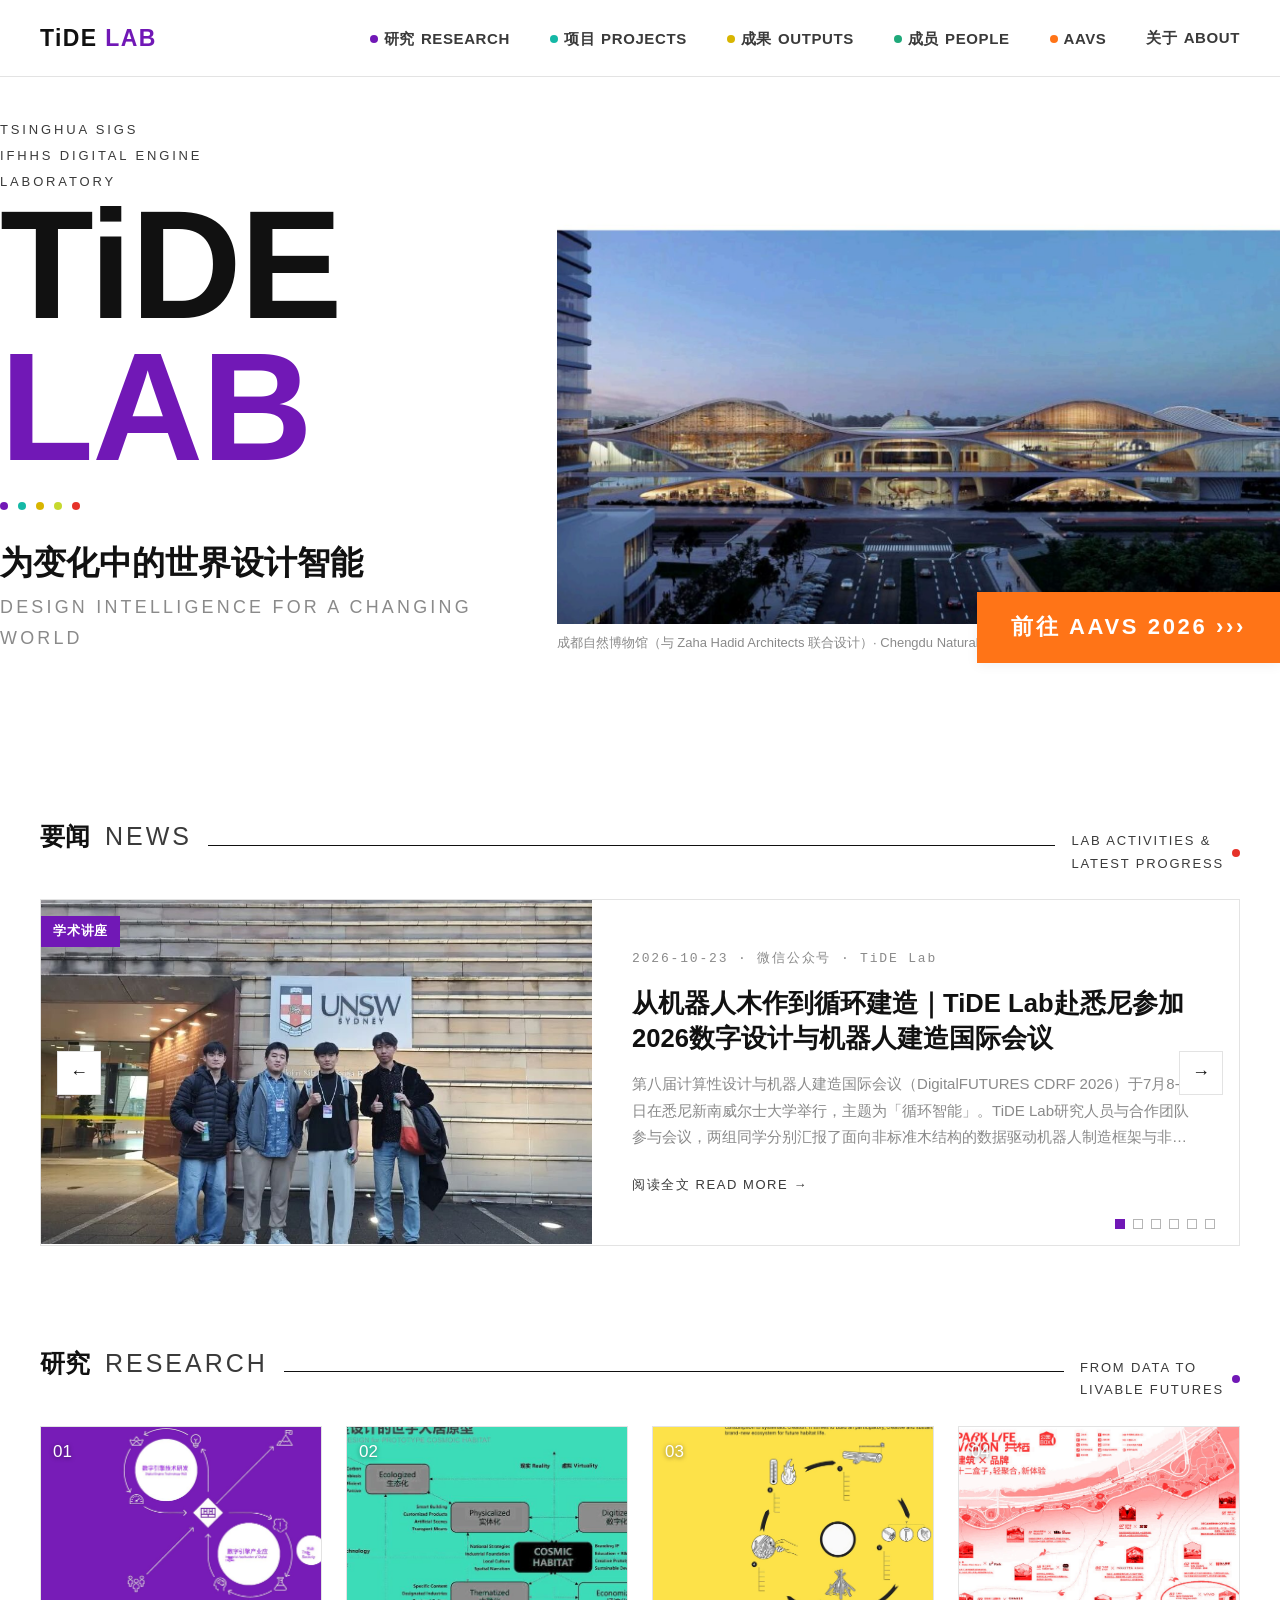
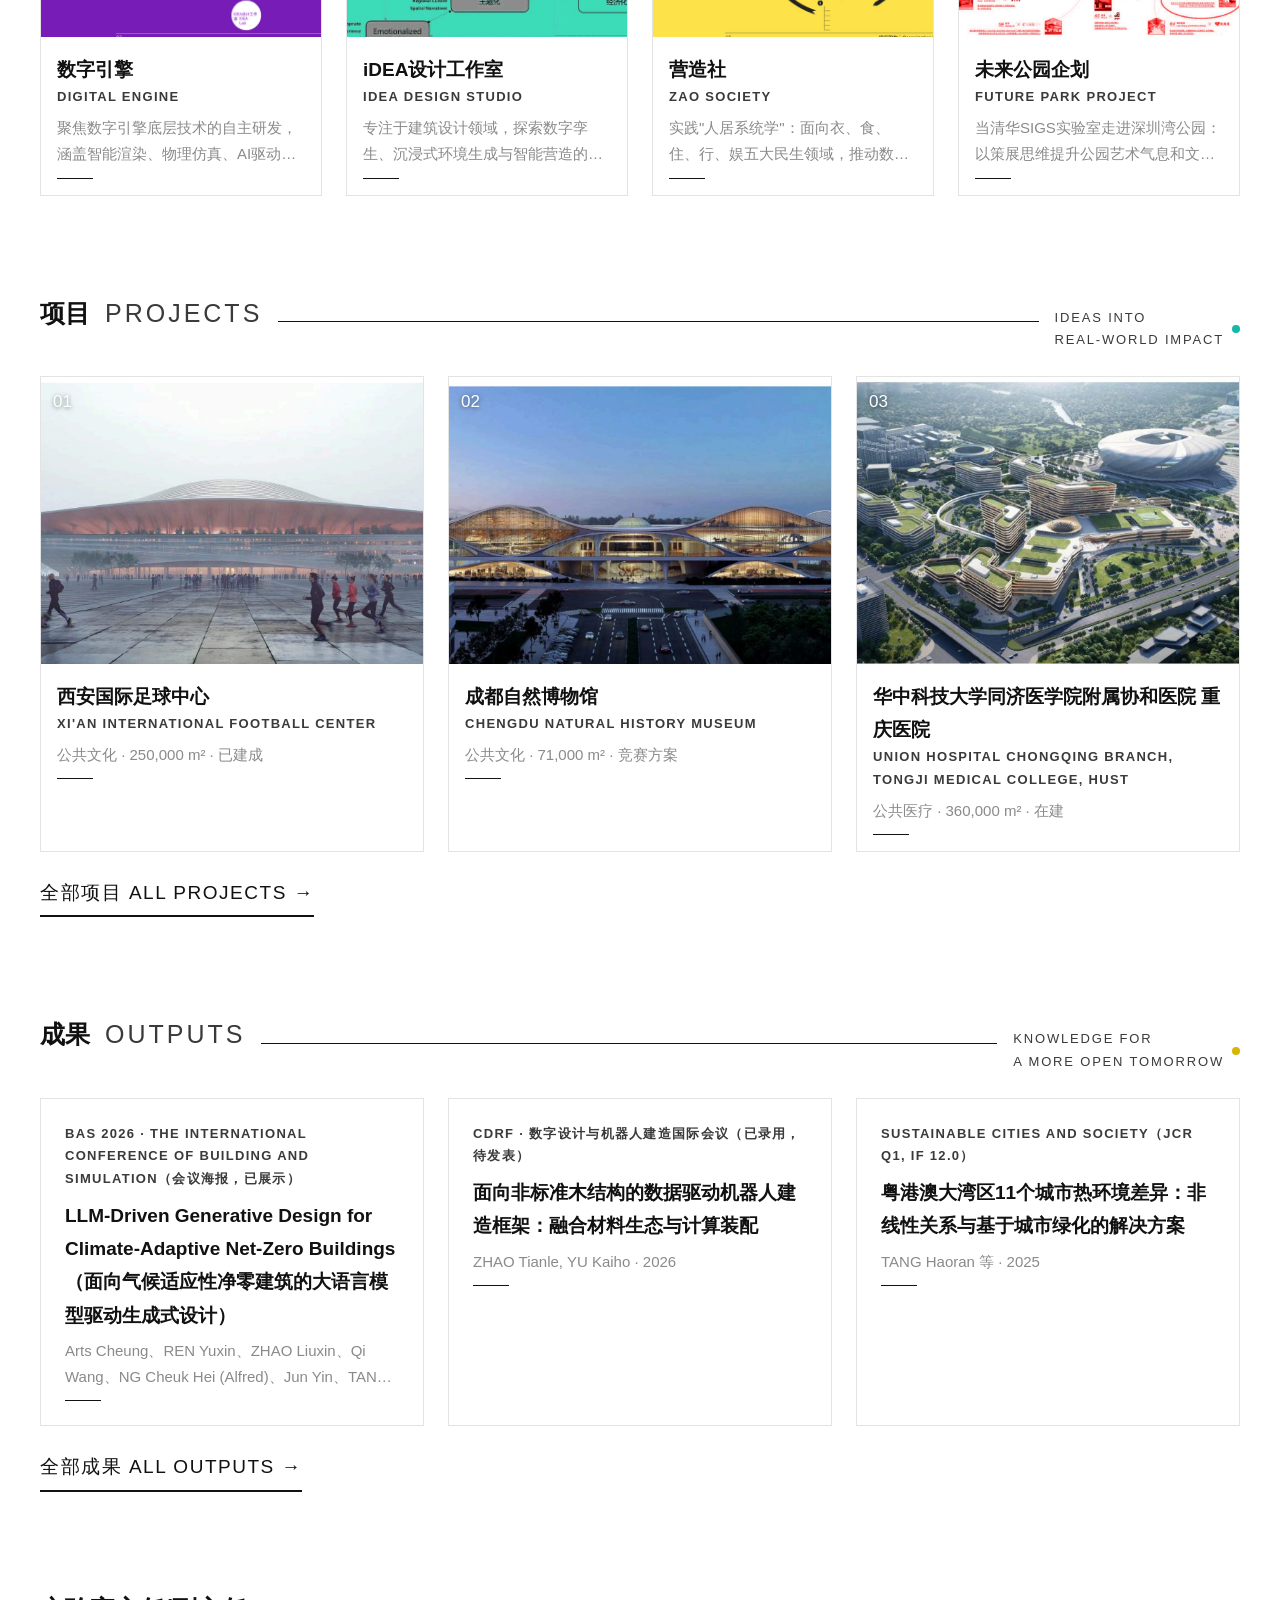
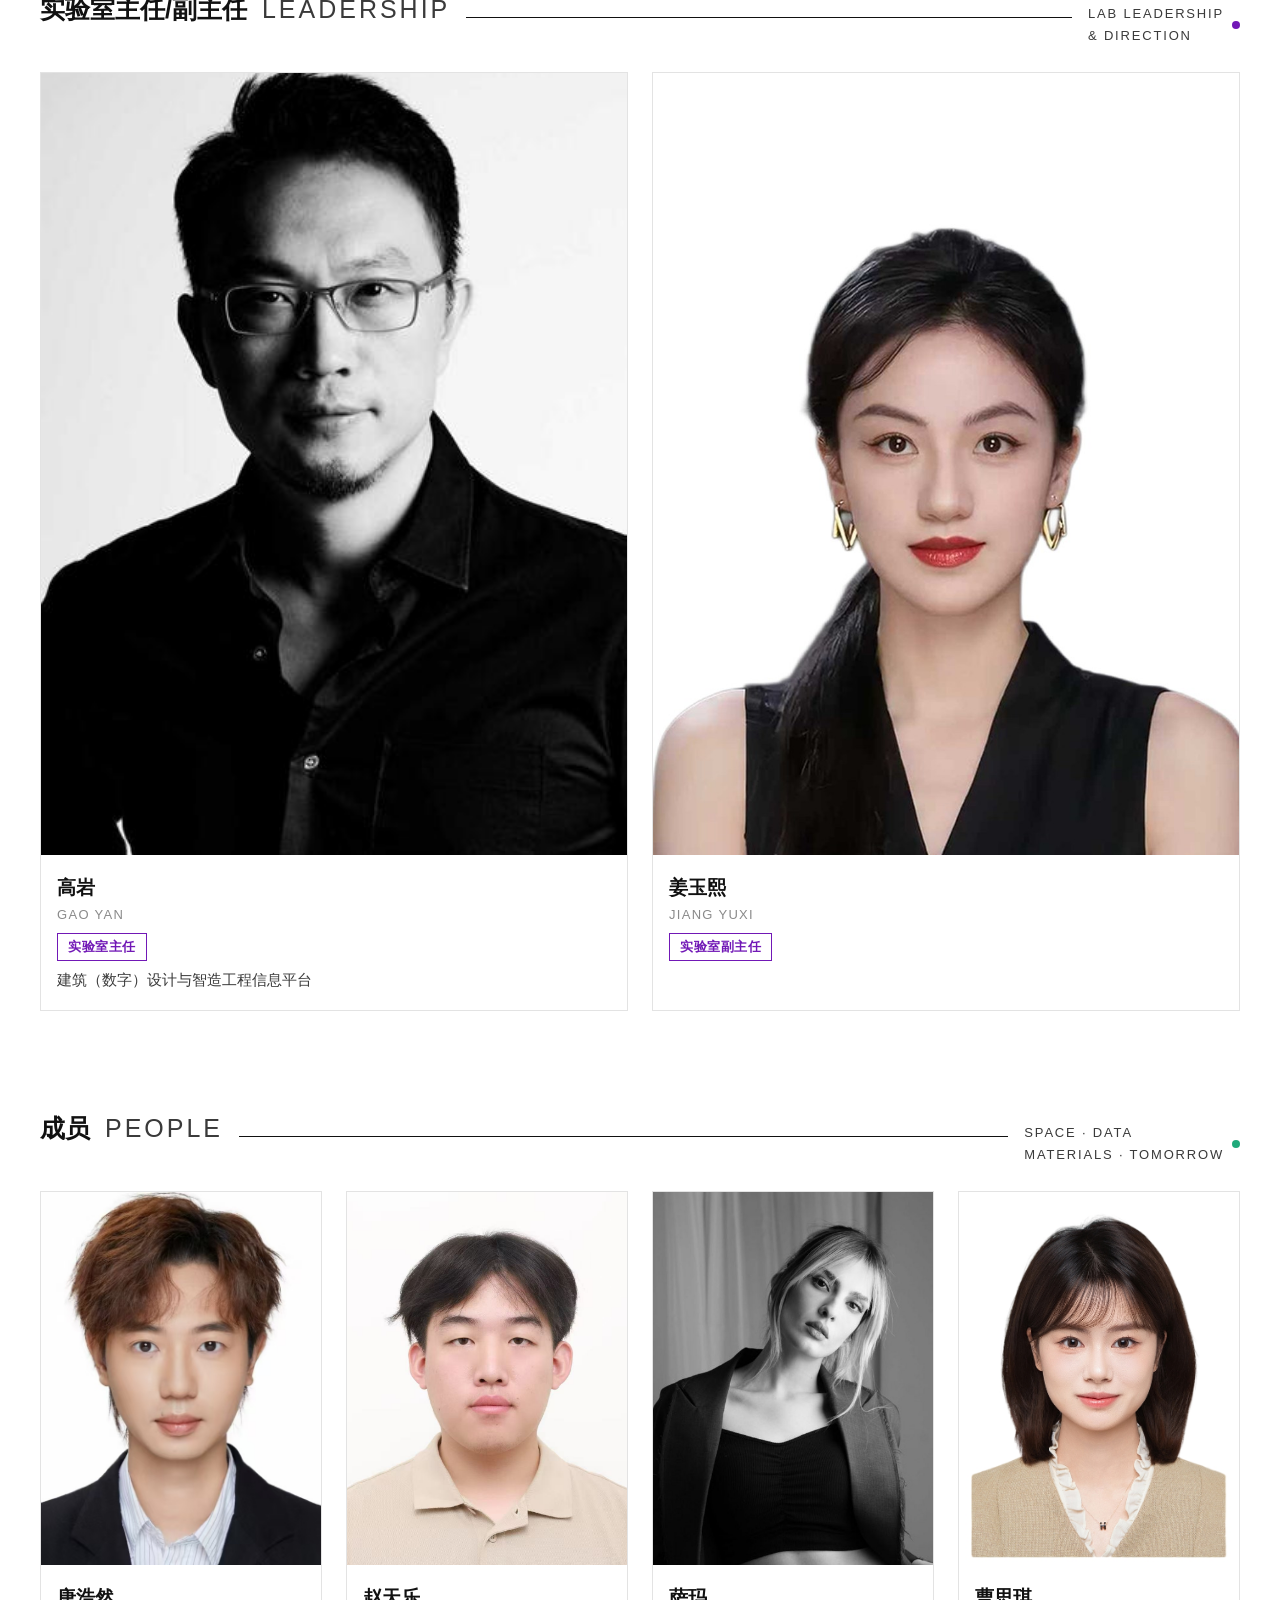
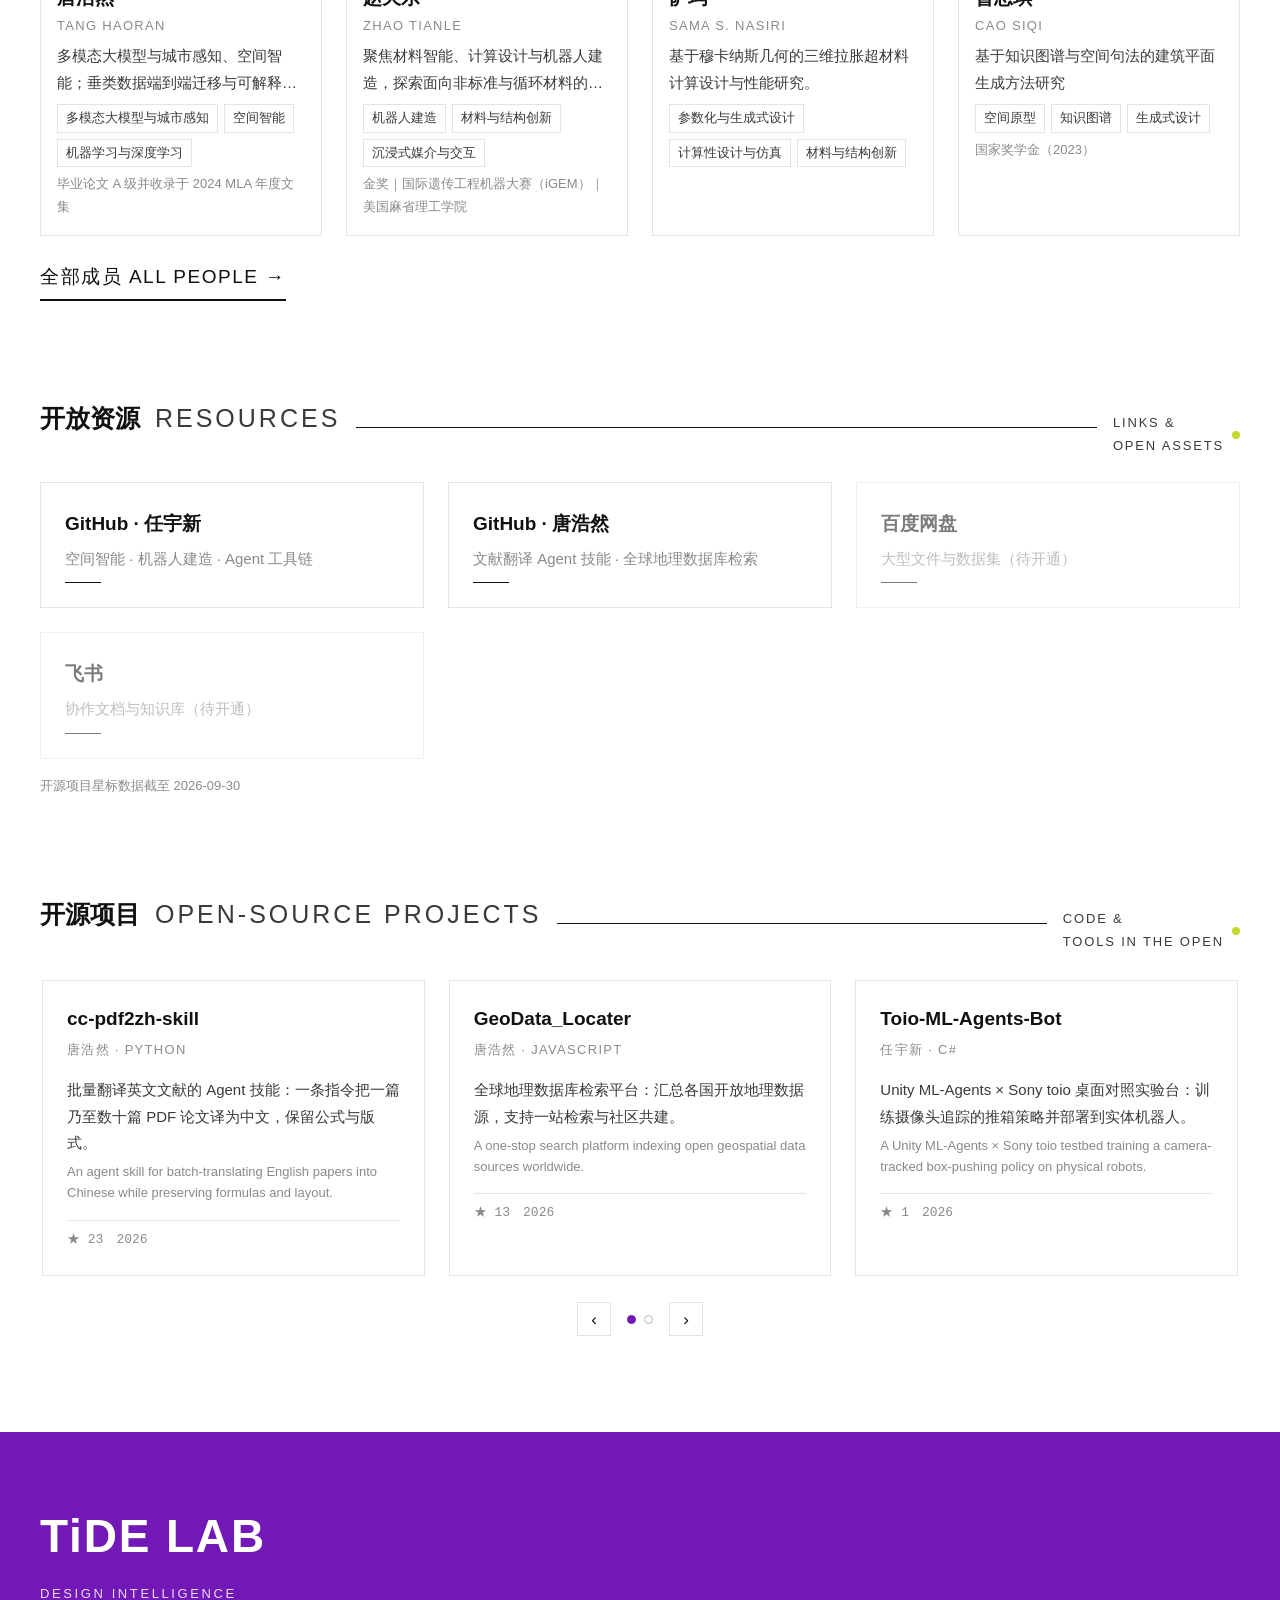
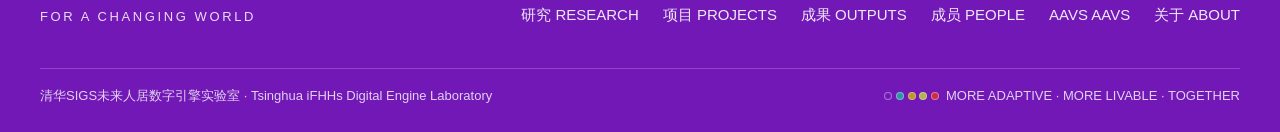
==== commit abadc0ea: "TiDE Lab website 20261026e: member info updates (CHEN Xuanxiang, Parastoo MOEINI, ZHAO Liuxin, TANG " ====
--- a/index.html
+++ b/index.html
@@ -4,9 +4,9 @@
 <meta charset="UTF-8">
 <meta name="viewport" content="width=device-width, initial-scale=1.0">
 <title>TiDE Lab · 清华SIGS未来人居数字引擎实验室</title>
-<link rel="stylesheet" href="assets/css/tokens.css?v=20261026d">
-<link rel="stylesheet" href="assets/css/base.css?v=20261026d">
-<link rel="stylesheet" href="assets/css/news-carousel.css?v=20261026d">
+<link rel="stylesheet" href="assets/css/tokens.css?v=20261026e">
+<link rel="stylesheet" href="assets/css/base.css?v=20261026e">
+<link rel="stylesheet" href="assets/css/news-carousel.css?v=20261026e">
 <style>
 /* 首页特有：放大版 AAVS 跳转按钮（TiDE Lab → AAVS 双向强入口） */
 .hero-more {
@@ -118,7 +118,7 @@
   <div class="grid c3" id="outputs-grid"></div>
   <div style="margin-top:var(--sp-3)"><a class="biglink" href="outputs.html">全部成果 ALL OUTPUTS &rarr;</a></div>
 
-  <!-- ===== 创始人（两位负责人单拎出来，独立一栏） ===== -->
+  <!-- ===== 实验室主任/副主任（两位负责人单拎出来，独立一栏） ===== -->
   <div id="sec-founders-head"></div>
   <div class="grid c2" id="founders-grid"></div>
 
@@ -140,14 +140,14 @@
 
 <div id="tide-footer"></div>
 
-<script src="data/site.js?v=20261026d"></script>
-<script src="data/news.js?v=20261026d"></script>
-<script src="data/research.js?v=20261026d"></script>
-<script src="data/projects.js?v=20261026d"></script>
-<script src="data/members.js?v=20261026d"></script>
-<script src="data/outputs.js?v=20261026d"></script>
-<script src="assets/js/ui.js?v=20261026d"></script>
-<script src="assets/js/news-carousel.js?v=20261026d"></script>
+<script src="data/site.js?v=20261026e"></script>
+<script src="data/news.js?v=20261026e"></script>
+<script src="data/research.js?v=20261026e"></script>
+<script src="data/projects.js?v=20261026e"></script>
+<script src="data/members.js?v=20261026e"></script>
+<script src="data/outputs.js?v=20261026e"></script>
+<script src="assets/js/ui.js?v=20261026e"></script>
+<script src="assets/js/news-carousel.js?v=20261026e"></script>
 <script>
 (function () {
   var U = TIDE_UI, S = TIDE_SITE;
@@ -198,7 +198,7 @@
       '<div class="under"></div></div></a>';
   }).join("");
 
-  /* 创始人（两位负责人单拎出来，独立成栏，位于「成果」与「成员」之间） */
+  /* 实验室主任/副主任（两位负责人单拎出来，独立成栏，位于「成果」与「成员」之间） */
   var leaders = window.TIDE_LEADERS || [TIDE_ADVISOR];
   function leaderCard(L) {
     var photo = L.photo ? '<div class="photo">' + U.img(L.photo, L.nameZh) + '</div>'
@@ -211,7 +211,7 @@
       '</div></a>';
   }
   document.getElementById("sec-founders-head").innerHTML =
-    U.secHead("创始人", "FOUNDERS", "Lab Leadership<br/>&amp; Direction", "purple");
+    U.secHead("实验室主任/副主任", "LEADERSHIP", "Lab Leadership<br/>&amp; Direction", "purple");
   document.getElementById("founders-grid").innerHTML = leaders.map(leaderCard).join("");
 
   /* 成员（不含负责人；编外合作不进入首页精选；优先展示有研究方向的成员，补齐 4 张） */
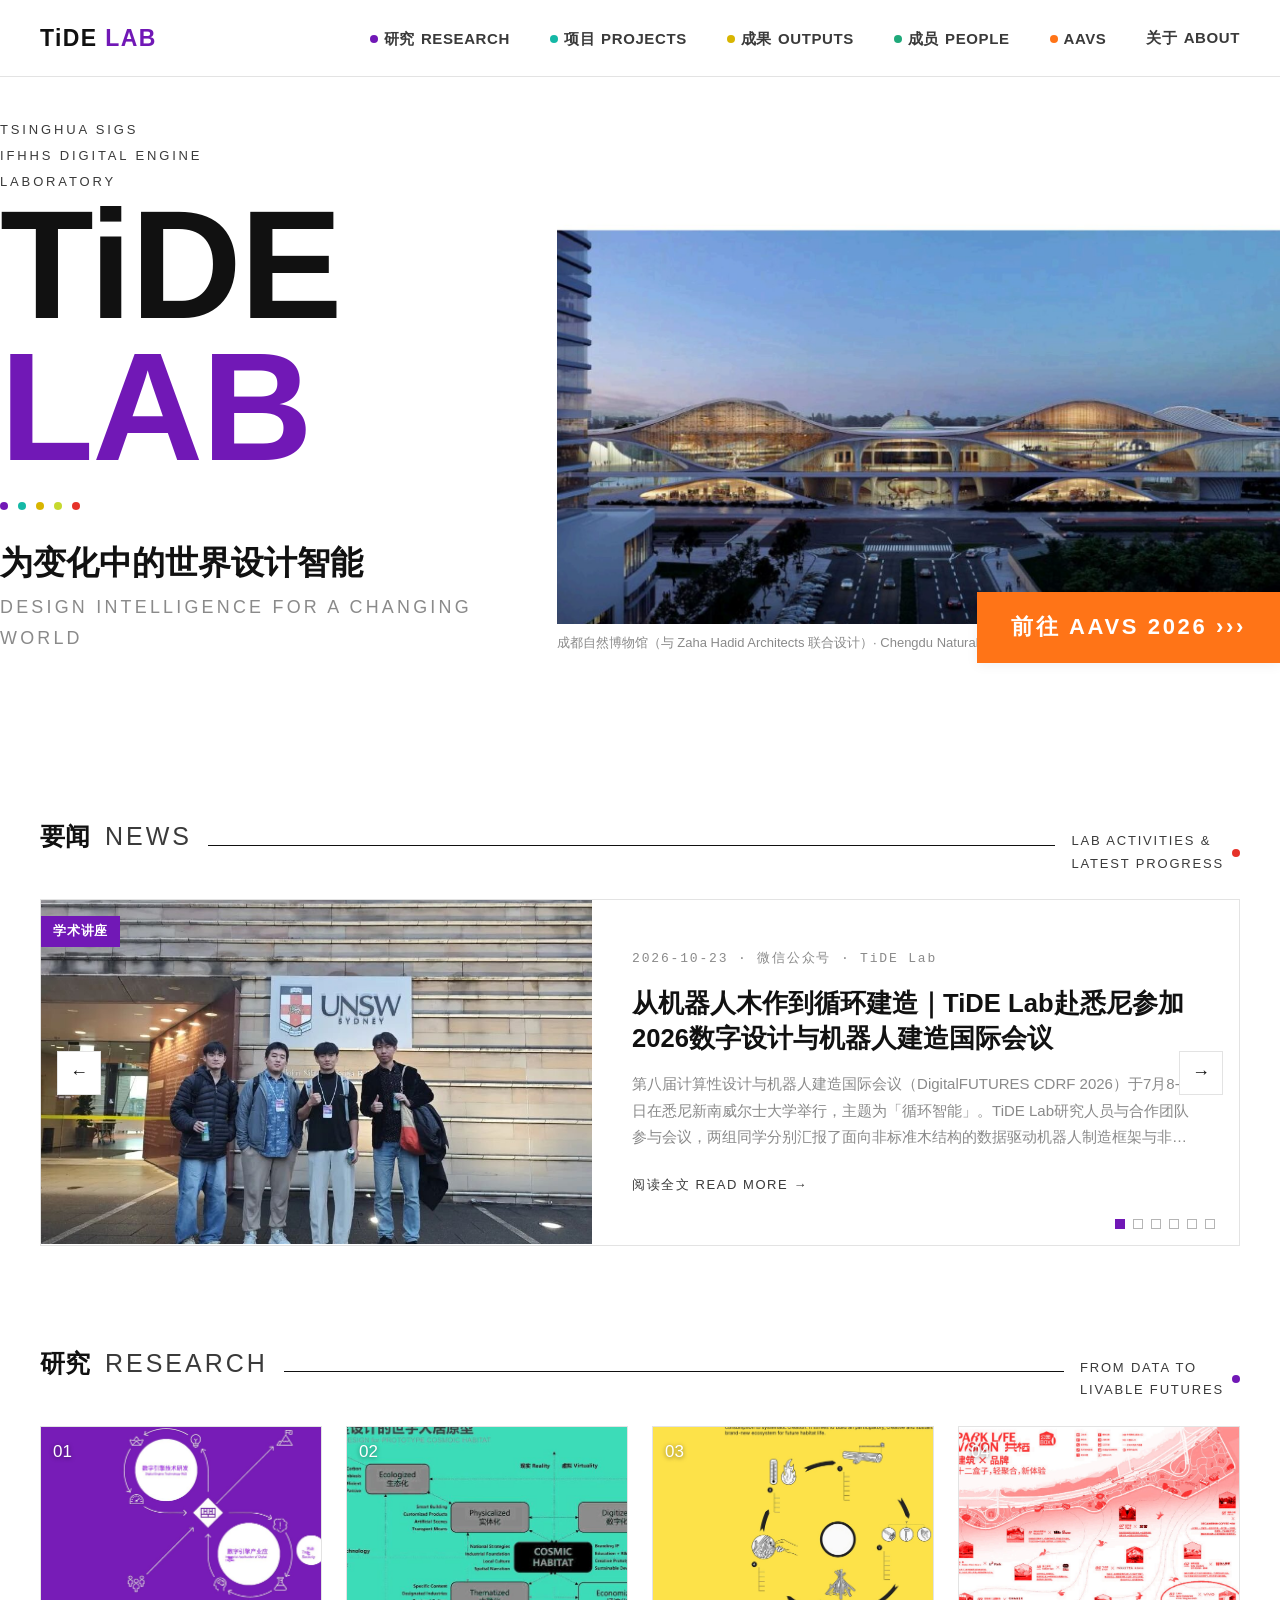
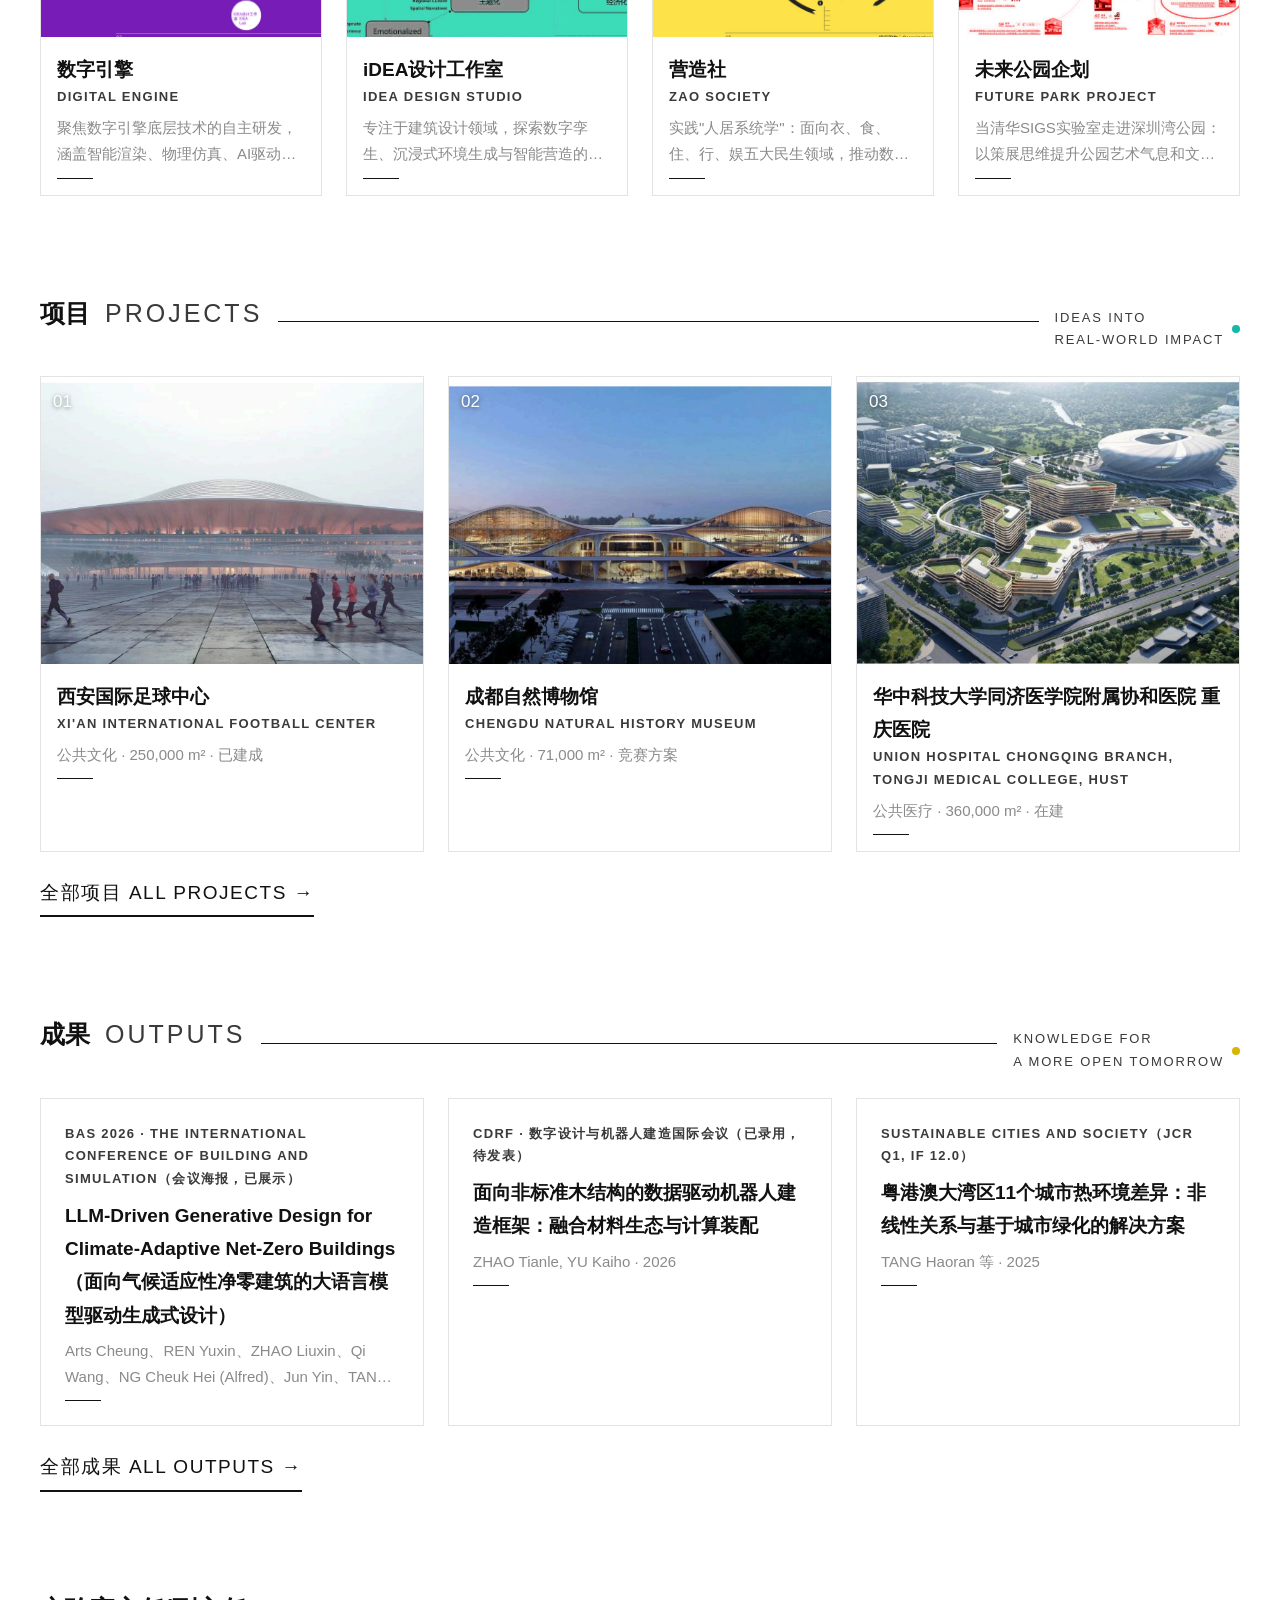
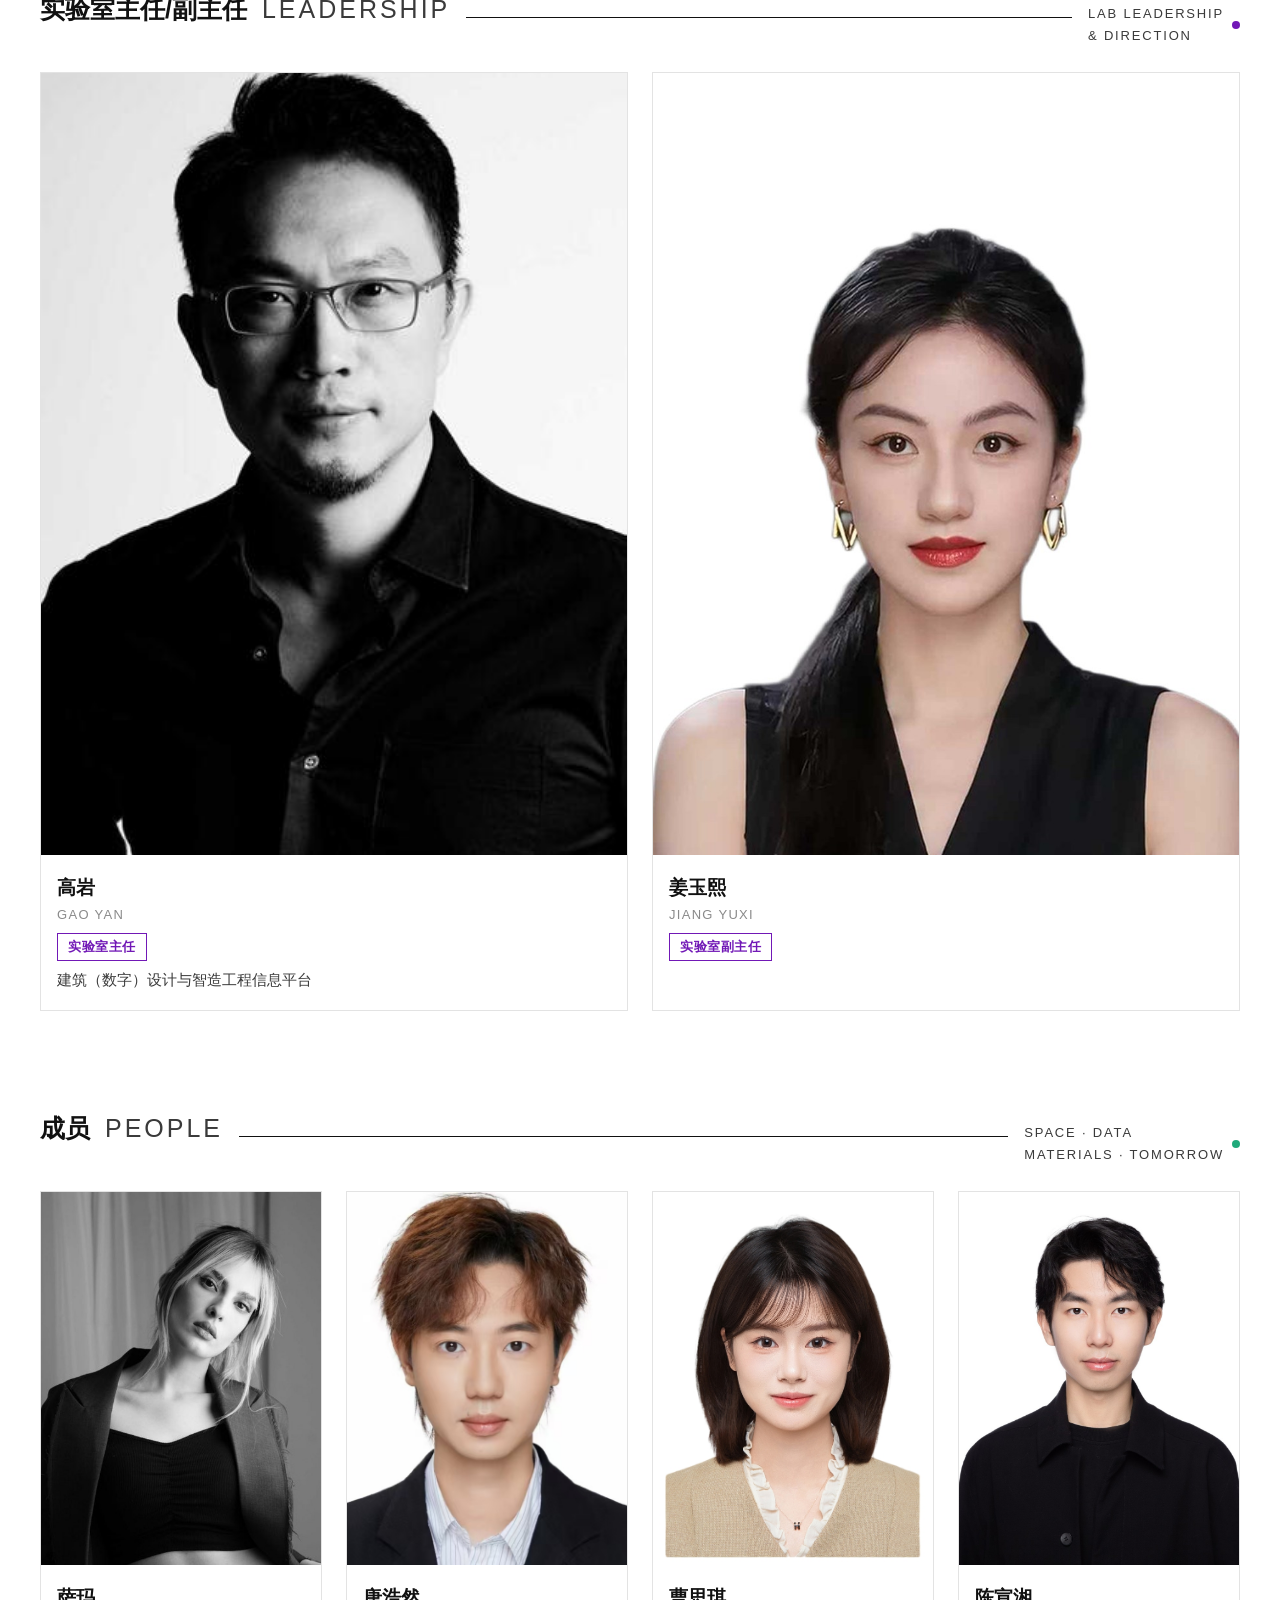
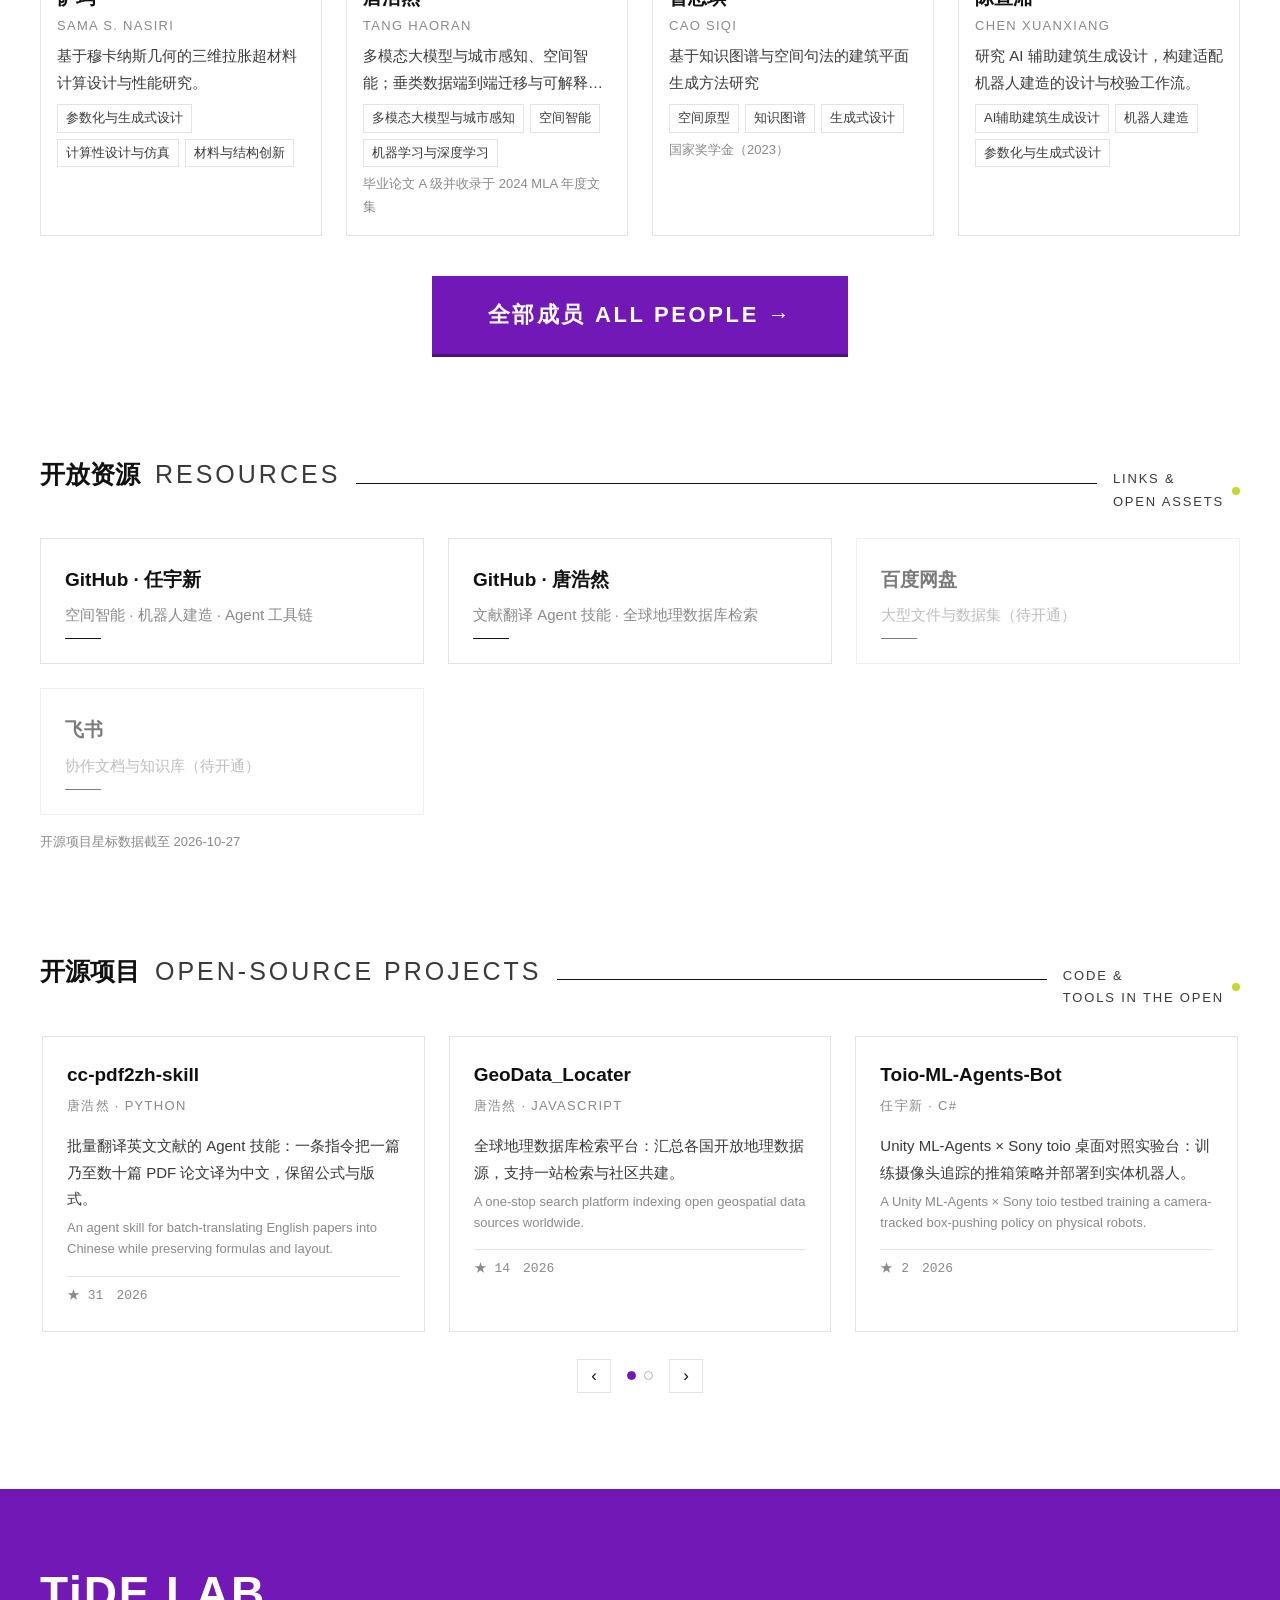
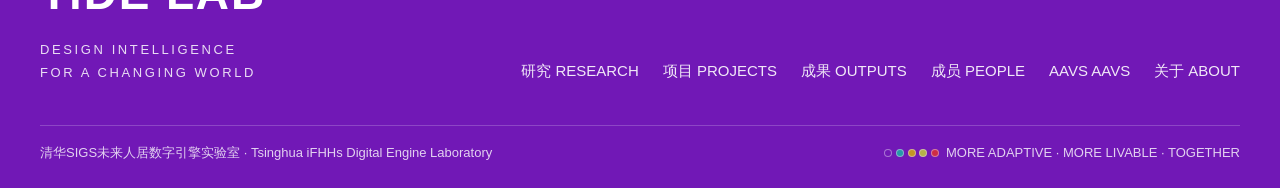
==== commit e1bdf3a9: "TiDE Lab website 20261027a: featured members by surname order, prominent ALL PEOPLE button, GitHub s" ====
--- a/index.html
+++ b/index.html
@@ -4,9 +4,9 @@
 <meta charset="UTF-8">
 <meta name="viewport" content="width=device-width, initial-scale=1.0">
 <title>TiDE Lab · 清华SIGS未来人居数字引擎实验室</title>
-<link rel="stylesheet" href="assets/css/tokens.css?v=20261026e">
-<link rel="stylesheet" href="assets/css/base.css?v=20261026e">
-<link rel="stylesheet" href="assets/css/news-carousel.css?v=20261026e">
+<link rel="stylesheet" href="assets/css/tokens.css?v=20261027a">
+<link rel="stylesheet" href="assets/css/base.css?v=20261027a">
+<link rel="stylesheet" href="assets/css/news-carousel.css?v=20261027a">
 <style>
 /* 首页特有：放大版 AAVS 跳转按钮（TiDE Lab → AAVS 双向强入口） */
 .hero-more {
@@ -24,6 +24,18 @@
 /* 创始人栏为半幅大卡：资料未补全时，占位字放大，避免出现大片空白像「坏图」 */
 #founders-grid .photo-empty { font-size: 88px; color: var(--gray-2); }
 #founders-grid .person .focus { font-size: var(--fs-small); }
+/* 全部成员大按钮：成员基数大，跳转钮做大做醒目（2026-10-27） */
+.people-cta-wrap { margin-top: var(--sp-4); display: flex; justify-content: center; }
+.btn.people-cta {
+  display: inline-flex; align-items: center; gap: 12px;
+  background: var(--tide-purple); color: var(--bg);
+  font-family: var(--font-en); font-size: 22px; font-weight: 900; letter-spacing: .12em;
+  padding: 20px 56px; border-bottom: 3px solid var(--tide-purple-dark);
+}
+.btn.people-cta:hover {
+  background: var(--tide-purple-dark); color: var(--bg);
+  transform: translateY(-2px); box-shadow: var(--shadow);
+}
 /* 要闻轮播样式：assets/css/news-carousel.css（与 AAVS 副站共用） */
 
 /* ===== 首页开源项目轮播（页面级，op- 前缀，仅用令牌，无渐变/圆角/特效） ===== */
@@ -125,7 +137,8 @@
   <!-- ===== 成员 ===== -->
   <div id="sec-people-head"></div>
   <div class="grid c4" id="people-grid"></div>
-  <div style="margin-top:var(--sp-3)"><a class="biglink" href="people.html">全部成员 ALL PEOPLE &rarr;</a></div>
+  <!-- 全部成员跳转钮：成员基数大，做成大号实心按钮便于跳转（2026-10-27） -->
+  <div class="people-cta-wrap"><a class="btn people-cta" href="people.html">全部成员 ALL PEOPLE &rarr;</a></div>
 
   <!-- ===== 资源外链区 ===== -->
   <div id="sec-resources-head"></div>
@@ -140,14 +153,14 @@
 
 <div id="tide-footer"></div>
 
-<script src="data/site.js?v=20261026e"></script>
-<script src="data/news.js?v=20261026e"></script>
-<script src="data/research.js?v=20261026e"></script>
-<script src="data/projects.js?v=20261026e"></script>
-<script src="data/members.js?v=20261026e"></script>
-<script src="data/outputs.js?v=20261026e"></script>
-<script src="assets/js/ui.js?v=20261026e"></script>
-<script src="assets/js/news-carousel.js?v=20261026e"></script>
+<script src="data/site.js?v=20261027a"></script>
+<script src="data/news.js?v=20261027a"></script>
+<script src="data/research.js?v=20261027a"></script>
+<script src="data/projects.js?v=20261027a"></script>
+<script src="data/members.js?v=20261027a"></script>
+<script src="data/outputs.js?v=20261027a"></script>
+<script src="assets/js/ui.js?v=20261027a"></script>
+<script src="assets/js/news-carousel.js?v=20261027a"></script>
 <script>
 (function () {
   var U = TIDE_UI, S = TIDE_SITE;
@@ -214,22 +227,18 @@
     U.secHead("实验室主任/副主任", "LEADERSHIP", "Lab Leadership<br/>&amp; Direction", "purple");
   document.getElementById("founders-grid").innerHTML = leaders.map(leaderCard).join("");
 
-  /* 成员（不含负责人；编外合作不进入首页精选；优先展示有研究方向的成员，补齐 4 张） */
+  /* 成员（不含负责人；编外合作不进入首页精选）
+   * 2026-10-27 起：按 phd→master→engineer 通排的姓氏字母序取前 4 位（即 members.js 数组顺序前 4 个合格成员），
+   * 不再维护 featuredIds 硬编码名单；无照片/无简介的成员自动跳过顺延。 */
   document.getElementById("sec-people-head").innerHTML =
     U.secHead("成员", "PEOPLE", "Space · Data<br/>Materials · Tomorrow", "green");
   var want = 4;
-  var featuredIds = ["tang-haoran", "zhao-tianle"];
-  var featured = featuredIds.map(function (id) {
-    return TIDE_MEMBERS.filter(function (m) { return m.id === id; })[0];
-  }).filter(Boolean);
-  if (featured.length < want) {
-    var pool = TIDE_MEMBERS.filter(function (m) {
-      return m.photo && m.group !== "collaborator" && featuredIds.indexOf(m.id) < 0;
-    });
-    /* 有研究方向的排前面，避免首页出现「简介待补充」的空卡 */
-    pool.sort(function (a, b) { return (b.focusZh ? 1 : 0) - (a.focusZh ? 1 : 0); });
-    featured = featured.concat(pool.slice(0, want - featured.length));
-  }
+  var pool = TIDE_MEMBERS.filter(function (m) {
+    return m.group !== "collaborator" && (m.photo || m.focusZh);
+  });
+  /* 有照片的优先（避免首页出现占位方块），组内数组顺序即姓氏字母序 */
+  pool.sort(function (a, b) { return (b.photo ? 1 : 0) - (a.photo ? 1 : 0); });
+  var featured = pool.slice(0, want);
   document.getElementById("people-grid").innerHTML = featured.map(U.personCard).join("");
 
   /* 资源外链区 */
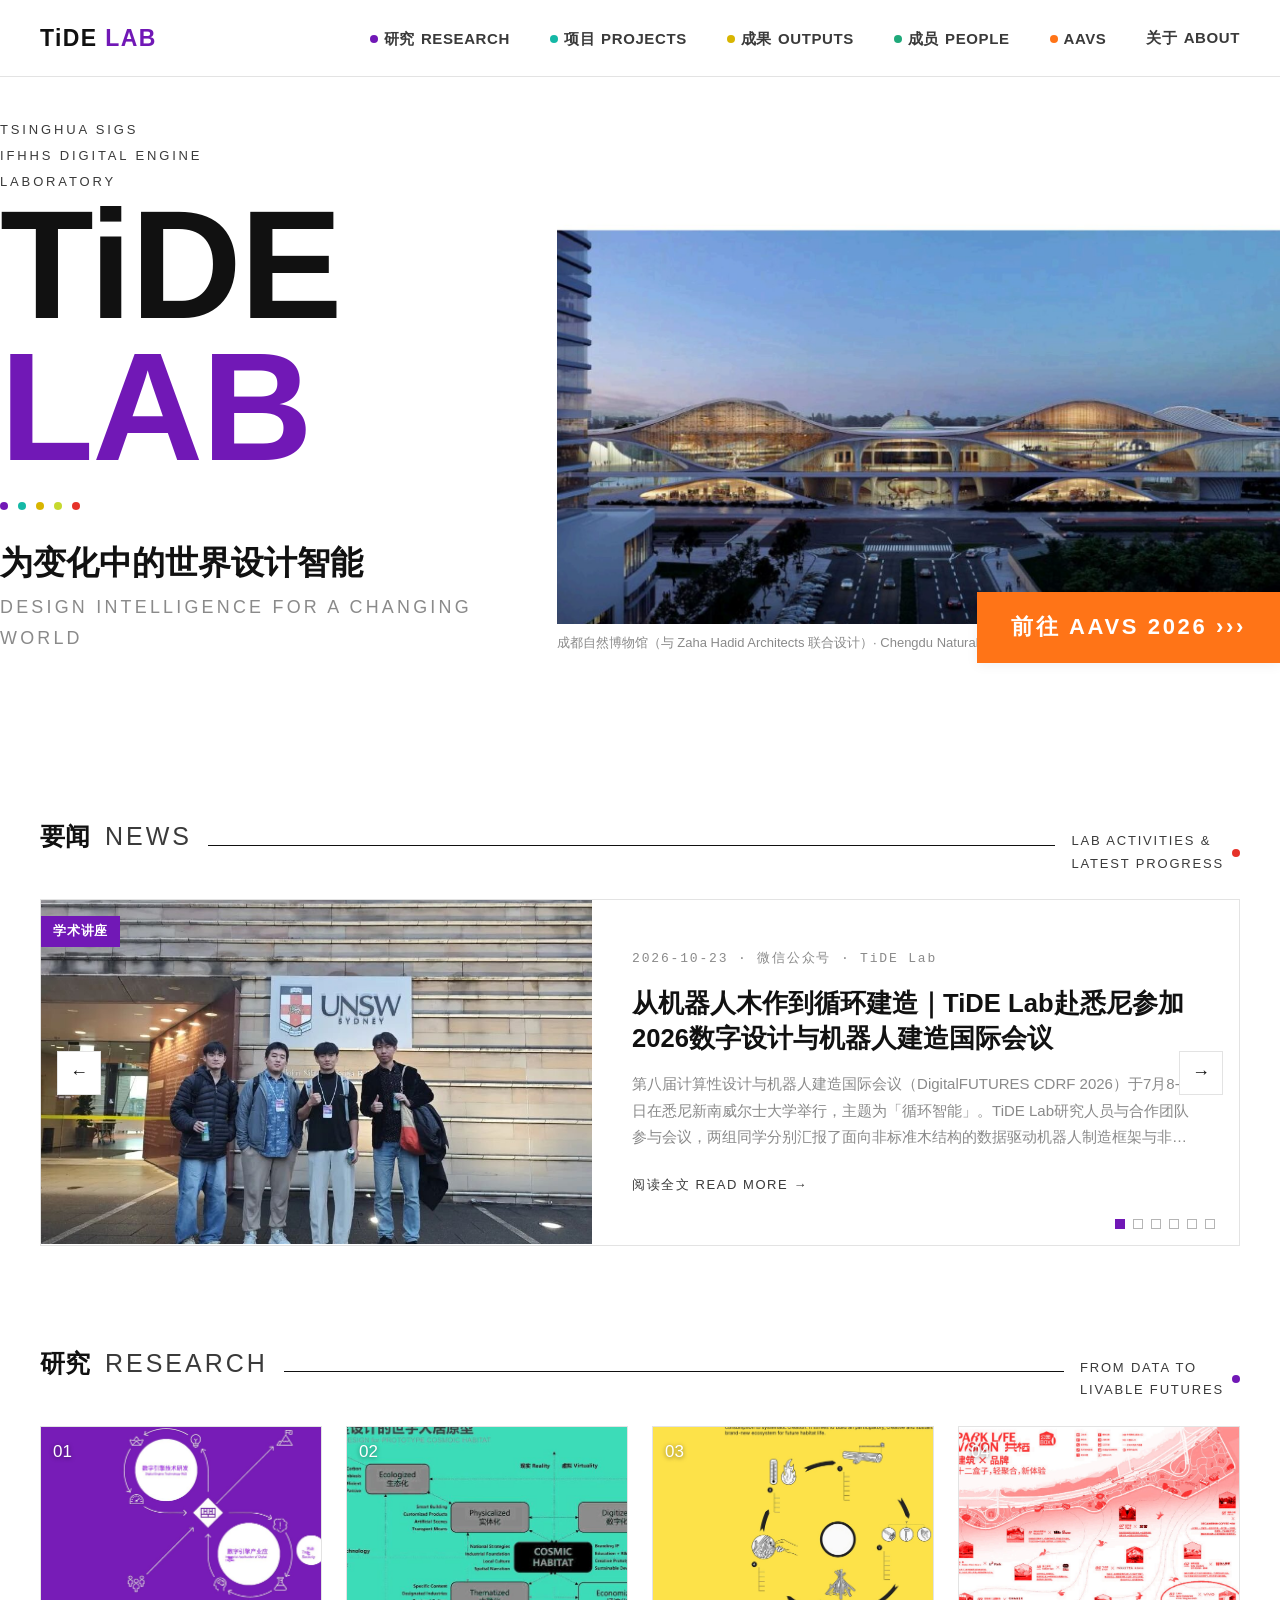
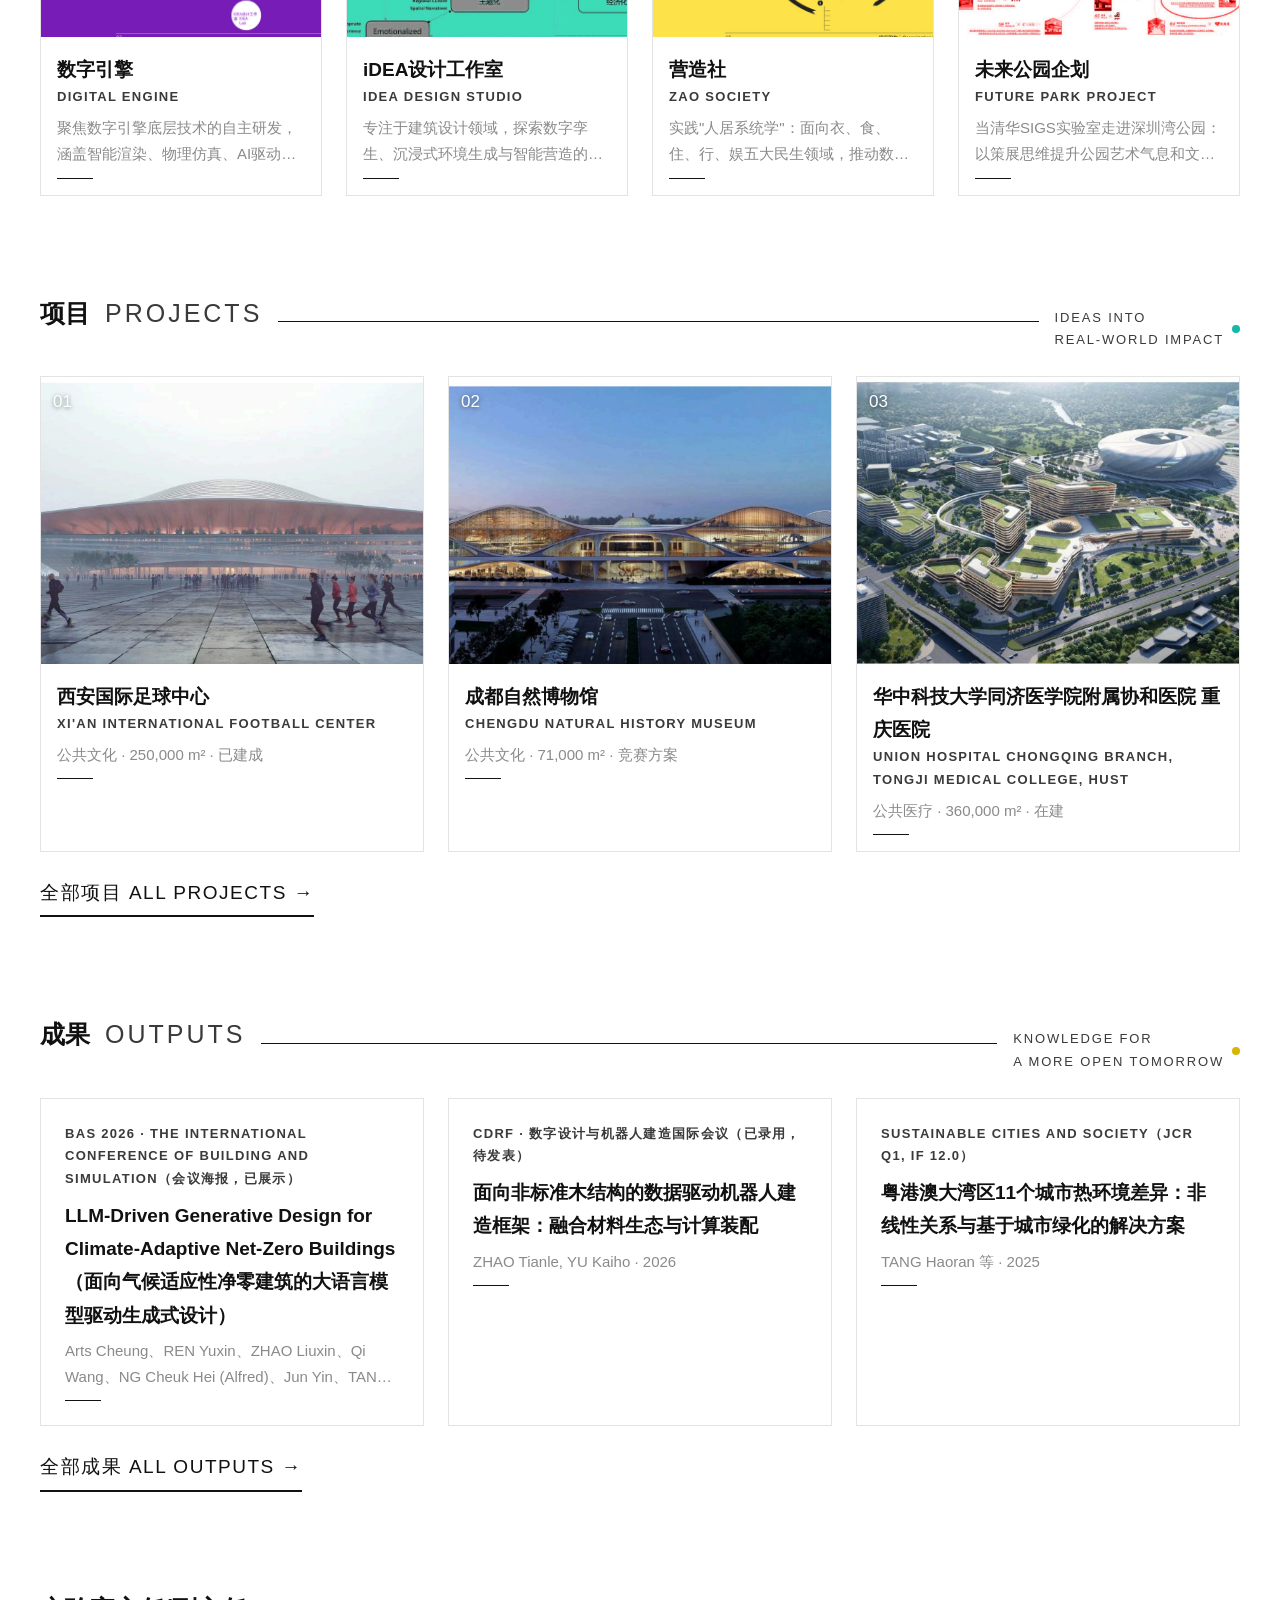
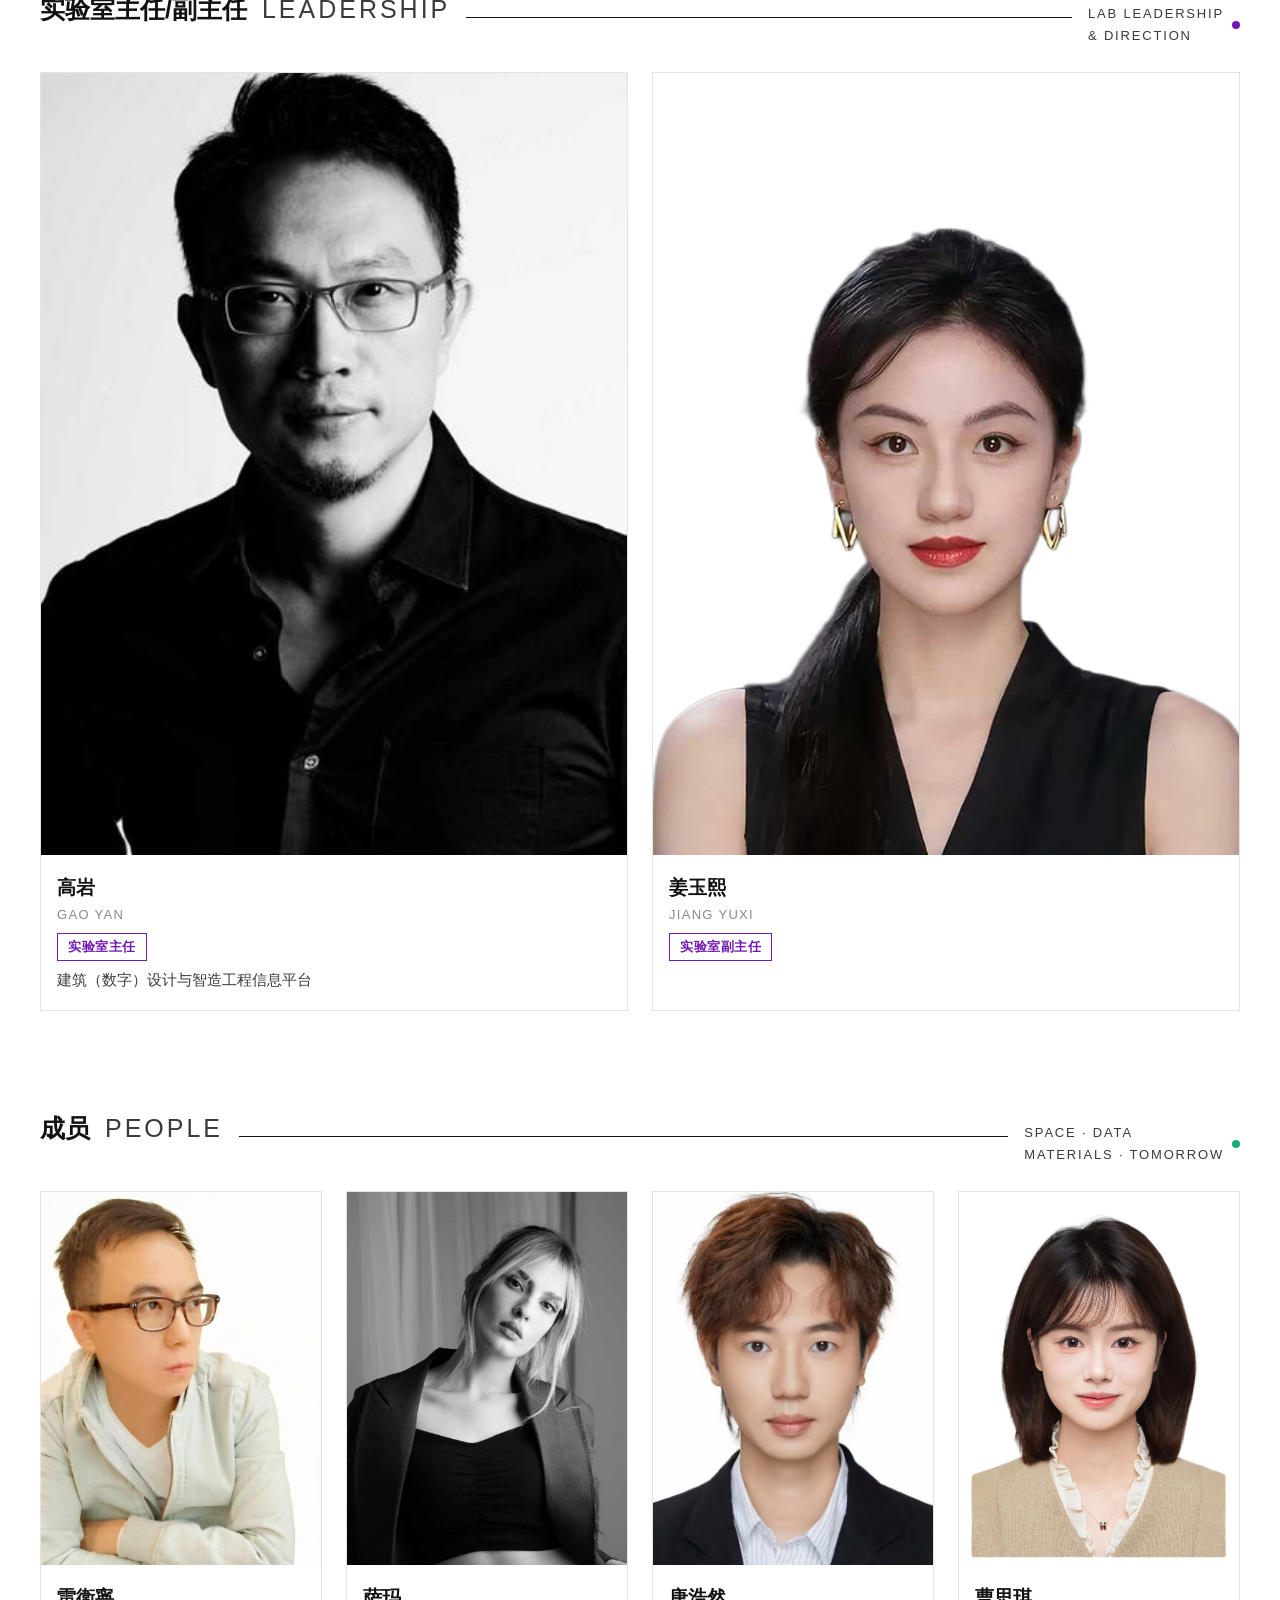
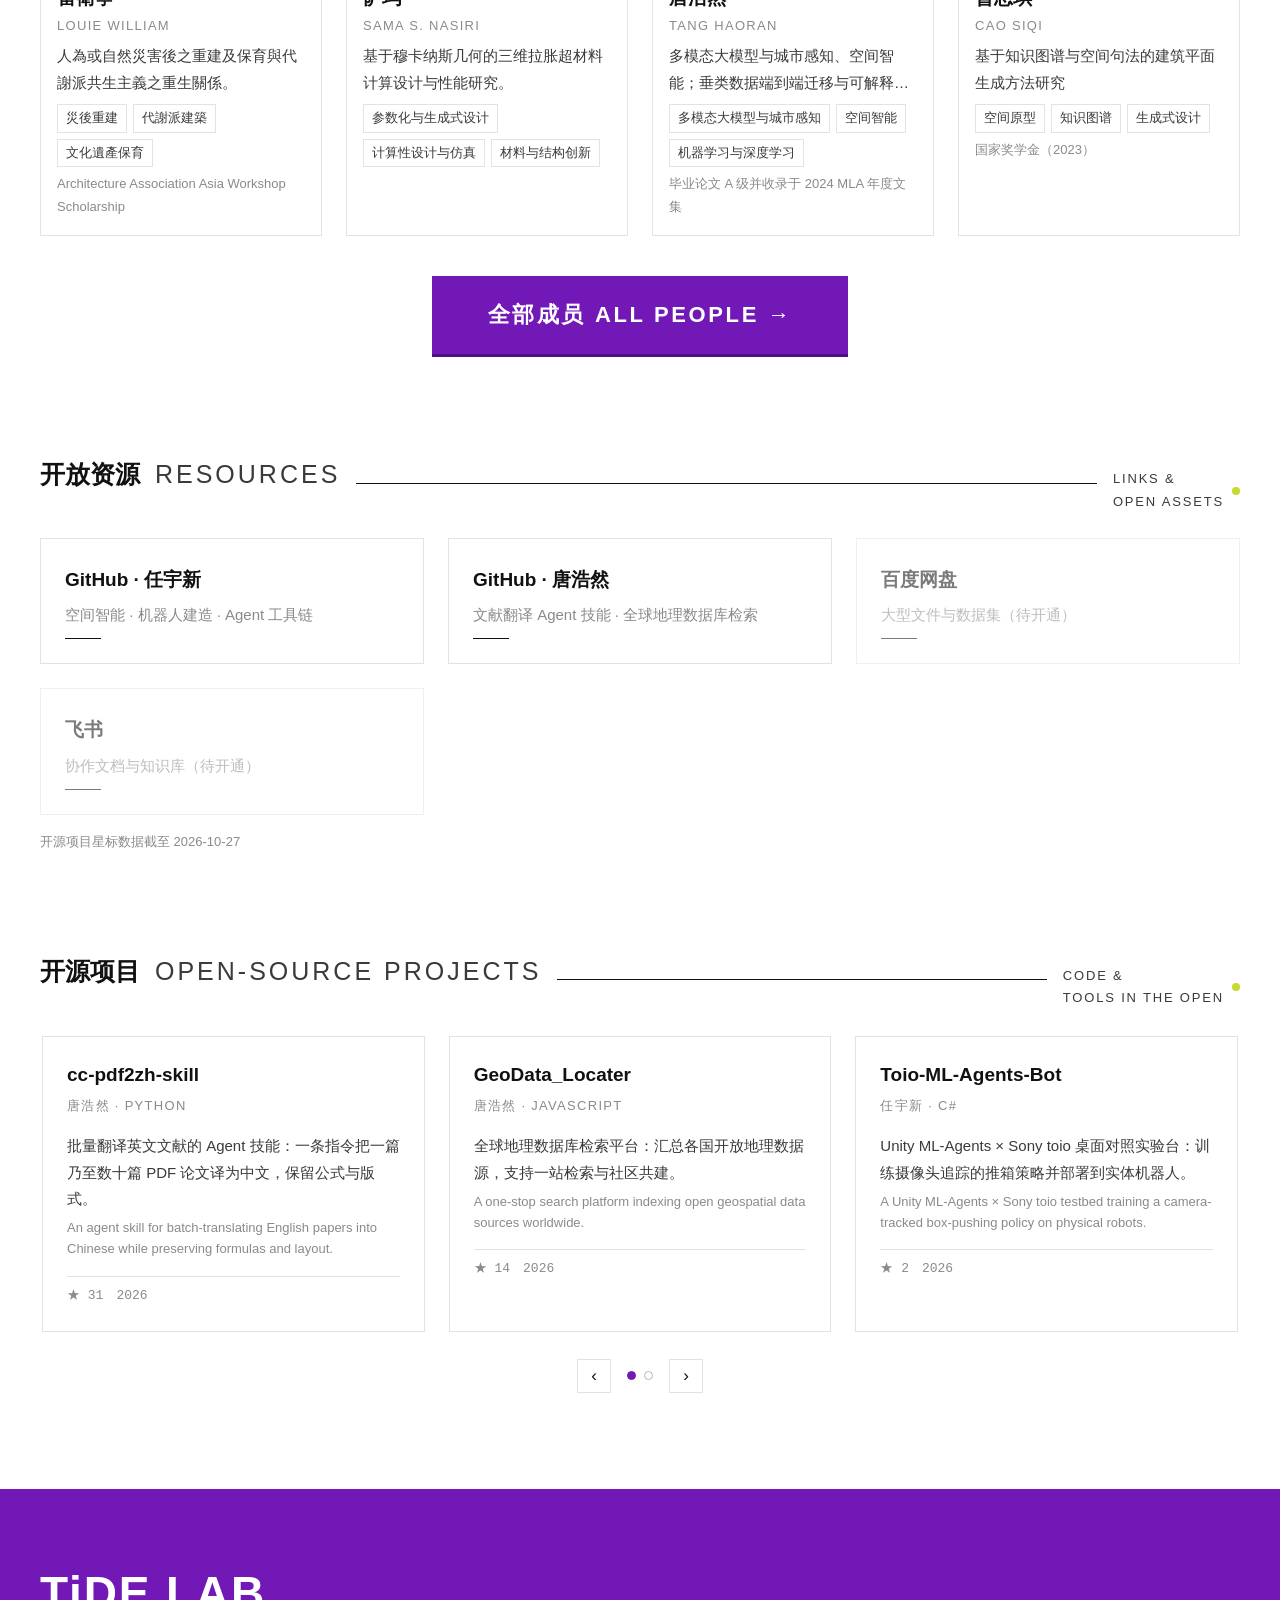
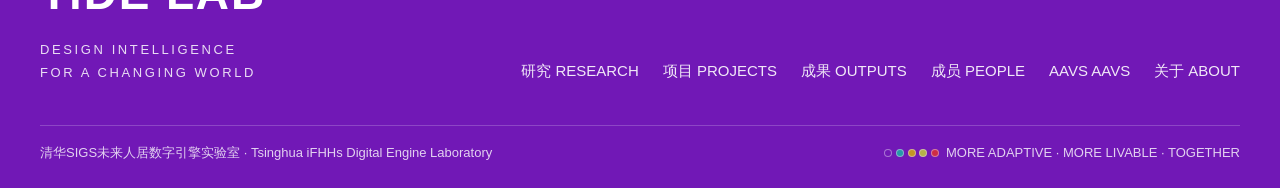
==== commit a3b31c05: "TiDE Lab website 20261029a: add LOUIE William (Lei Weining) PhD profile with Hong Kong romanization " ====
--- a/index.html
+++ b/index.html
@@ -4,9 +4,9 @@
 <meta charset="UTF-8">
 <meta name="viewport" content="width=device-width, initial-scale=1.0">
 <title>TiDE Lab · 清华SIGS未来人居数字引擎实验室</title>
-<link rel="stylesheet" href="assets/css/tokens.css?v=20261027a">
-<link rel="stylesheet" href="assets/css/base.css?v=20261027a">
-<link rel="stylesheet" href="assets/css/news-carousel.css?v=20261027a">
+<link rel="stylesheet" href="assets/css/tokens.css?v=20261029a">
+<link rel="stylesheet" href="assets/css/base.css?v=20261029a">
+<link rel="stylesheet" href="assets/css/news-carousel.css?v=20261029a">
 <style>
 /* 首页特有：放大版 AAVS 跳转按钮（TiDE Lab → AAVS 双向强入口） */
 .hero-more {
@@ -153,14 +153,14 @@
 
 <div id="tide-footer"></div>
 
-<script src="data/site.js?v=20261027a"></script>
-<script src="data/news.js?v=20261027a"></script>
-<script src="data/research.js?v=20261027a"></script>
-<script src="data/projects.js?v=20261027a"></script>
-<script src="data/members.js?v=20261027a"></script>
-<script src="data/outputs.js?v=20261027a"></script>
-<script src="assets/js/ui.js?v=20261027a"></script>
-<script src="assets/js/news-carousel.js?v=20261027a"></script>
+<script src="data/site.js?v=20261029a"></script>
+<script src="data/news.js?v=20261029a"></script>
+<script src="data/research.js?v=20261029a"></script>
+<script src="data/projects.js?v=20261029a"></script>
+<script src="data/members.js?v=20261029a"></script>
+<script src="data/outputs.js?v=20261029a"></script>
+<script src="assets/js/ui.js?v=20261029a"></script>
+<script src="assets/js/news-carousel.js?v=20261029a"></script>
 <script>
 (function () {
   var U = TIDE_UI, S = TIDE_SITE;
